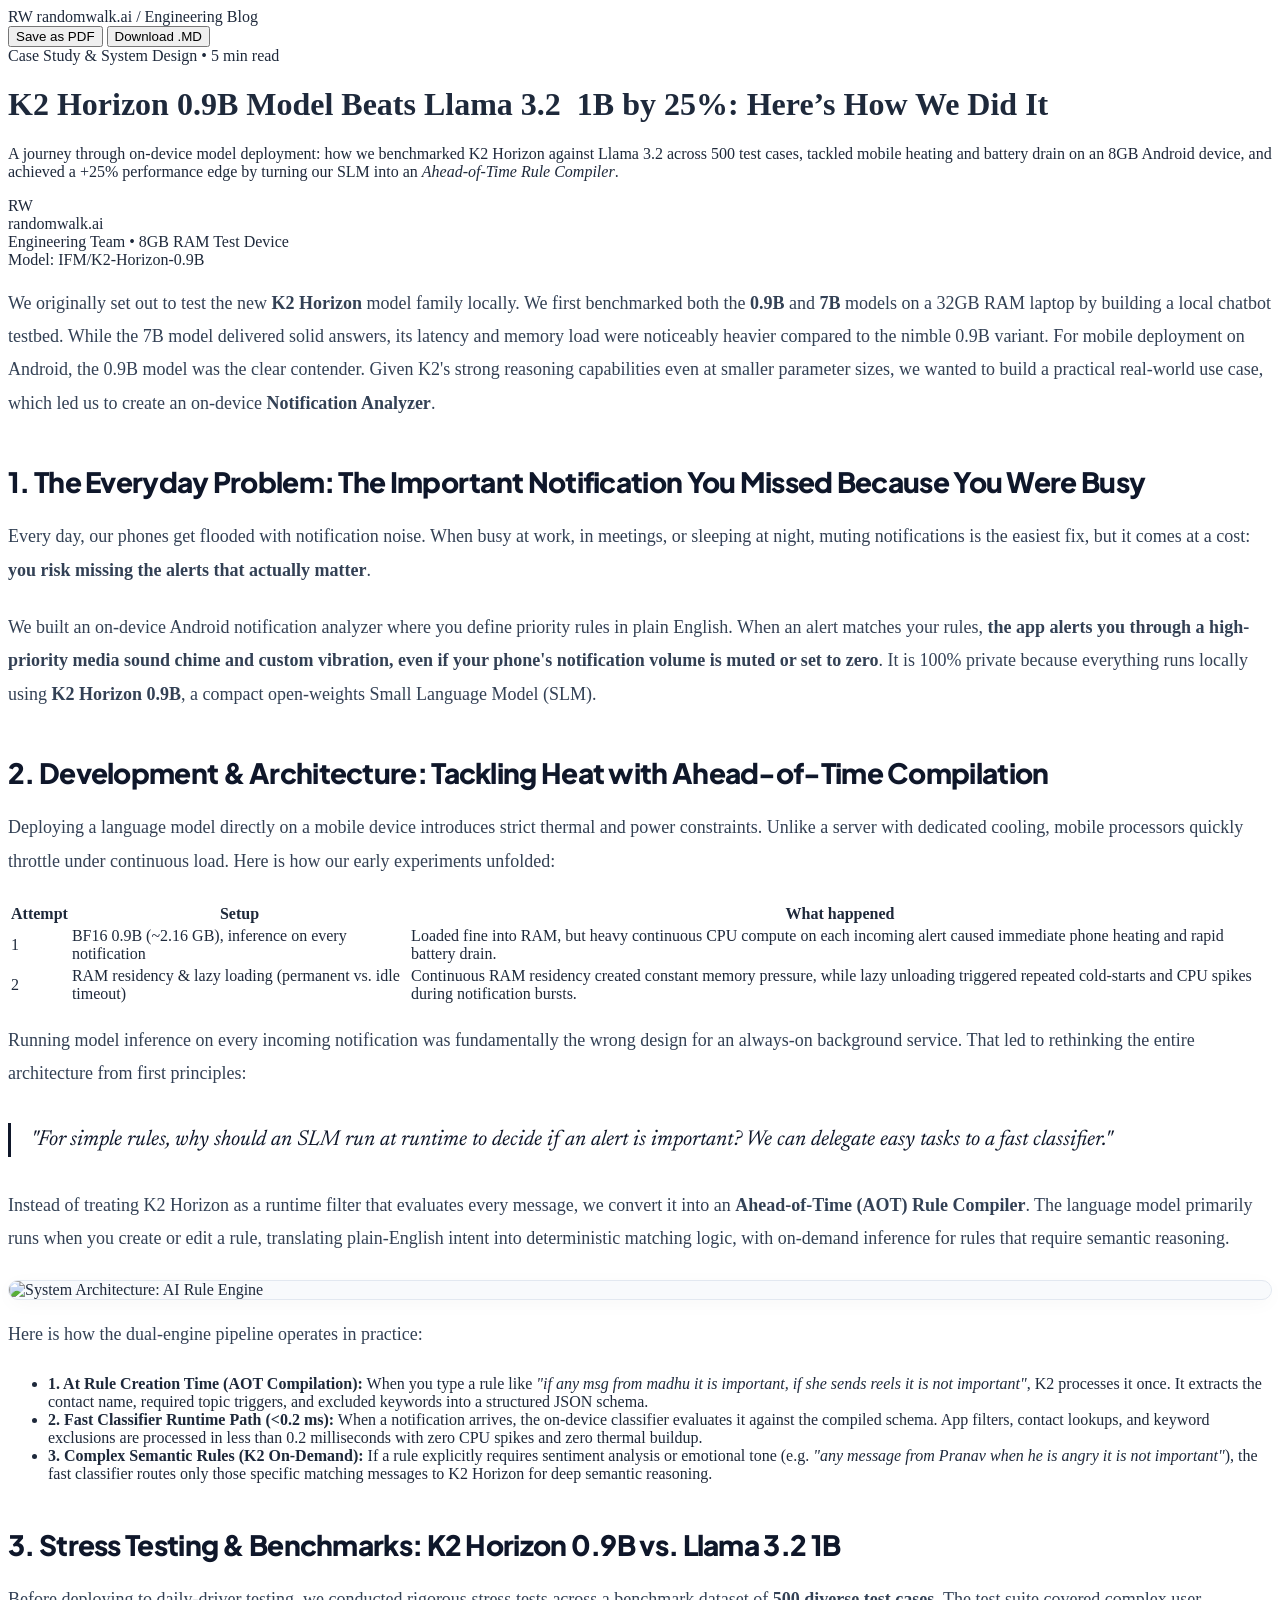
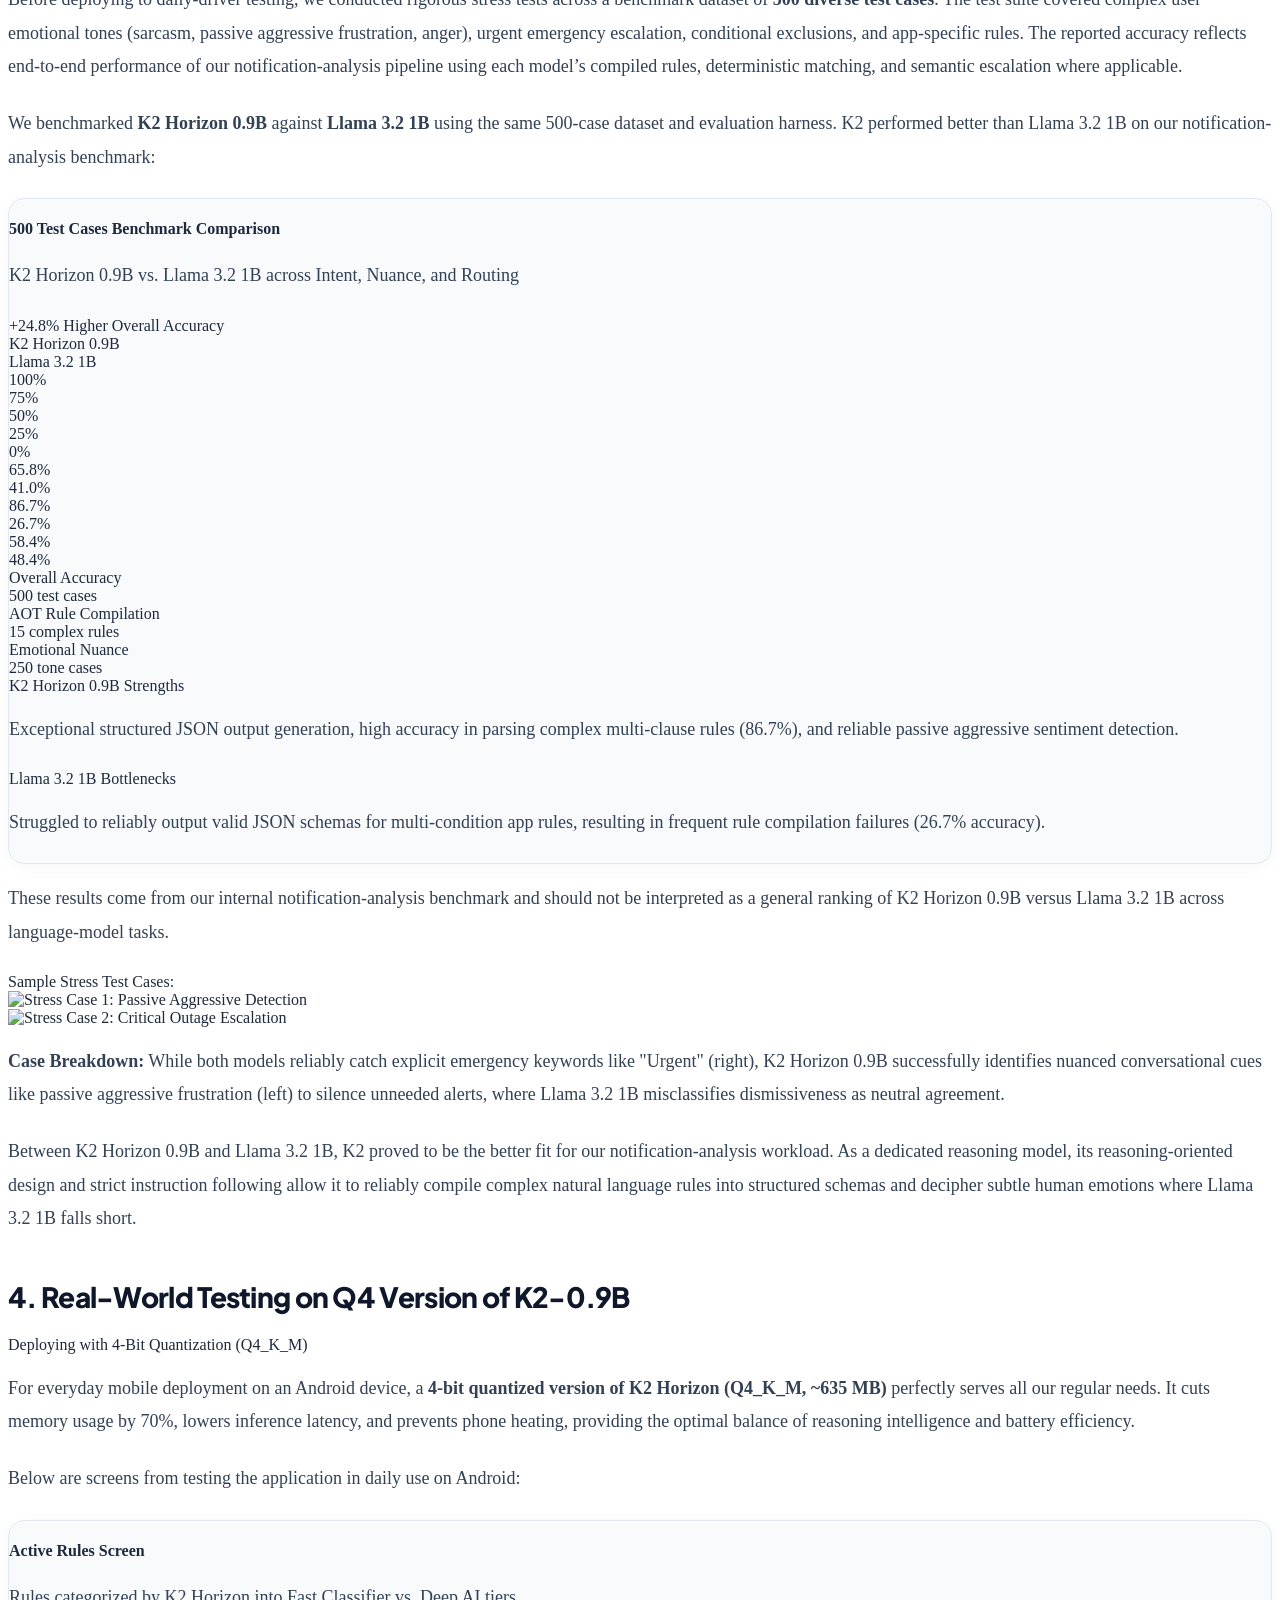
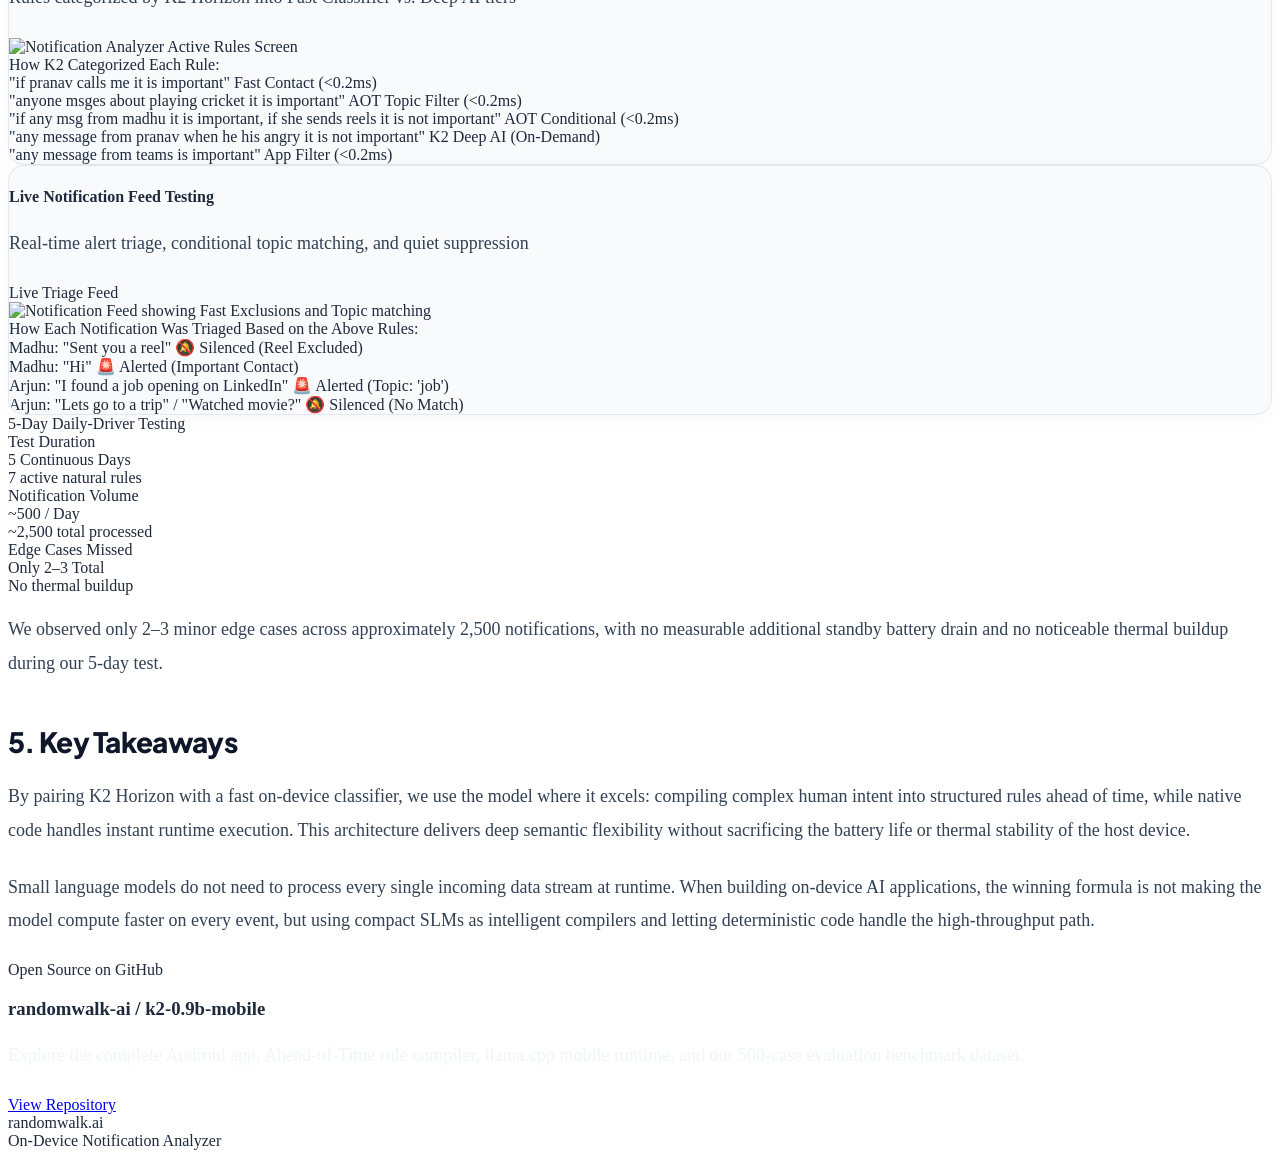
==== blog/index.html @ 47082746 "docs(blog): simplify fast classifier evaluation wording" ====
<!DOCTYPE html>
<html lang="en">
<head>
  <meta charset="UTF-8">
  <meta name="viewport" content="width=device-width, initial-scale=1.0">
  <title>K2 Horizon 0.9B Model Beats Llama 3.2 1B by 25%: Here’s How We Did It</title>
  
  <!-- Tailwind CSS CDN -->
  <script src="https://cdn.tailwindcss.com"></script>
  <script>
    tailwind.config = {
      theme: {
        extend: {
          colors: {
            brand: {
              50: '#f0fdf4',
              100: '#dcfce7',
              500: '#16a34a',
              600: '#15803d',
              700: '#166534',
              900: '#14532d'
            }
          },
          fontFamily: {
            serif: ['Newsreader', 'Georgia', 'Cambria', 'serif'],
            sans: ['Plus Jakarta Sans', 'Inter', '-apple-system', 'BlinkMacSystemFont', 'Segoe UI', 'Roboto', 'sans-serif'],
            mono: ['JetBrains Mono', 'Fira Code', 'Menlo', 'monospace']
          }
        }
      }
    }
  </script>

  <!-- Google Fonts: Newsreader, Plus Jakarta Sans, JetBrains Mono -->
  <link rel="preconnect" href="https://fonts.gstatic.com" crossorigin>
  <link href="https://fonts.googleapis.com/css2?family=JetBrains+Mono:wght@400;500;600&family=Newsreader:ital,opsz,wght@0,6..72,400;0,6..72,500;0,6..72,600;1,6..72,400&family=Plus+Jakarta+Sans:wght@400;500;600;700;800&display=swap" rel="stylesheet">

  <!-- Lucide Icons -->
  <script src="https://unpkg.com/lucide@latest"></script>

  <style>
    body {
      background-color: #ffffff;
      color: #1e293b;
      font-feature-settings: "cv02", "cv03", "cv04", "cv11";
      -webkit-font-smoothing: antialiased;
    }

    .article-body p {
      font-size: 1.125rem;
      line-height: 1.85;
      color: #334155;
      margin-bottom: 1.5rem;
    }

    .article-body h2 {
      font-family: 'Plus Jakarta Sans', sans-serif;
      font-weight: 800;
      color: #0f172a;
      font-size: 1.75rem;
      line-height: 1.3;
      margin-top: 2.75rem;
      margin-bottom: 1.25rem;
      letter-spacing: -0.025em;
    }

    .highlight-quote {
      border-left: 3px solid #0f172a;
      padding-left: 1.25rem;
      margin: 2rem 0;
      font-family: 'Newsreader', serif;
      font-size: 1.35rem;
      line-height: 1.6;
      color: #0f172a;
      font-style: italic;
    }

    .screenshot-frame {
      background: #f8fafc;
      border: 1px solid #e2e8f0;
      border-radius: 16px;
      overflow: hidden;
      box-shadow: 0 4px 20px -2px rgba(0, 0, 0, 0.04);
      break-inside: avoid;
    }

    /* Print / PDF Stylesheet */
    @media print {
      .no-print {
        display: none !important;
      }
      body {
        background: #ffffff !important;
        color: #000000 !important;
      }
      main {
        padding: 0 !important;
        max-width: 100% !important;
      }
      .screenshot-frame {
        box-shadow: none !important;
        border: 1px solid #cbd5e1 !important;
        break-inside: avoid !important;
        page-break-inside: avoid !important;
      }
      img {
        max-height: 440px !important;
      }
      @page {
        margin: 1.2cm;
      }
    }
  </style>
</head>
<body class="min-h-screen bg-white text-slate-800 font-sans">

  <!-- Top Navigation Bar (Hidden in PDF export) -->
  <header class="no-print border-b border-slate-100 bg-white/95 sticky top-0 z-40 backdrop-blur-md">
    <div class="max-w-4xl mx-auto px-4 sm:px-6 h-16 flex items-center justify-between">
      <div class="flex items-center gap-2.5">
        <span class="w-8 h-8 rounded-lg bg-slate-900 text-white flex items-center justify-center font-mono text-xs font-bold tracking-tight shadow-sm">RW</span>
        <span class="font-bold text-slate-900 tracking-tight text-base font-mono">randomwalk.ai</span>
        <span class="text-slate-300">/</span>
        <span class="text-sm text-slate-500 font-medium">Engineering Blog</span>
      </div>

      <!-- Download Action Buttons -->
      <div class="flex items-center gap-2">
        <button onclick="window.print()" class="inline-flex items-center gap-1.5 text-xs font-semibold text-slate-700 hover:text-slate-900 bg-slate-100 hover:bg-slate-200 border border-slate-200 px-3 py-1.5 rounded-lg transition-all cursor-pointer shadow-2xs">
          <i data-lucide="printer" class="w-3.5 h-3.5 text-slate-600"></i>
          <span>Save as PDF</span>
        </button>

        <button onclick="downloadMarkdown()" class="inline-flex items-center gap-1.5 text-xs font-semibold text-emerald-800 hover:text-emerald-900 bg-emerald-50 hover:bg-emerald-100 border border-emerald-200 px-3 py-1.5 rounded-lg transition-all cursor-pointer shadow-2xs">
          <i data-lucide="download" class="w-3.5 h-3.5 text-emerald-700"></i>
          <span>Download .MD</span>
        </button>
      </div>
    </div>
  </header>

  <!-- Main Article Container -->
  <main class="max-w-3xl mx-auto px-4 sm:px-6 py-10 sm:py-16">

    <!-- Article Header Area (Always printed on Page 1) -->
    <div class="article-header space-y-6 pb-8 border-b border-slate-100">
      <div class="flex items-center gap-2">
        <span class="inline-flex items-center px-2.5 py-0.5 rounded-full text-xs font-semibold bg-emerald-50 text-emerald-700 border border-emerald-200">
          Case Study &amp; System Design
        </span>
        <span class="text-xs text-slate-400 font-mono">• 5 min read</span>
      </div>

      <h1 class="text-3xl sm:text-5xl font-extrabold text-slate-900 tracking-tight leading-[1.15]">
        K2 Horizon 0.9B Model Beats Llama 3.2&nbsp; 1B by 25%: Here’s How We Did It
      </h1>

      <p class="text-lg sm:text-xl text-slate-600 leading-relaxed font-normal">
        A journey through on-device model deployment: how we benchmarked K2 Horizon against Llama 3.2 across 500 test cases, tackled mobile heating and battery drain on an 8GB Android device, and achieved a +25% performance edge by turning our SLM into an <em>Ahead-of-Time Rule Compiler</em>.
      </p>

      <div class="flex items-center justify-between pt-4">
        <div class="flex items-center gap-3">
          <div class="w-10 h-10 rounded-full bg-slate-900 text-white flex items-center justify-center font-bold text-sm font-mono">
            RW
          </div>
          <div>
            <div class="font-semibold text-slate-900 text-sm font-mono">randomwalk.ai</div>
            <div class="text-xs text-slate-500">Engineering Team • 8GB RAM Test Device</div>
          </div>
        </div>

        <span class="inline-flex items-center gap-1.5 text-xs font-mono text-slate-600 bg-slate-50 border border-slate-200 px-3 py-1.5 rounded-md">
          <i data-lucide="box" class="w-3.5 h-3.5 text-slate-500"></i> Model: IFM/K2-Horizon-0.9B
        </span>
      </div>
    </div>

    <!-- Article Content -->
    <article class="article-body mt-10">

      <!-- Origin Story -->
      <p>
        We originally set out to test the new <strong>K2 Horizon</strong> model family locally. We first benchmarked both the <strong>0.9B</strong> and <strong>7B</strong> models on a 32GB RAM laptop by building a local chatbot testbed. While the 7B model delivered solid answers, its latency and memory load were noticeably heavier compared to the nimble 0.9B variant. For mobile deployment on Android, the 0.9B model was the clear contender. Given K2's strong reasoning capabilities even at smaller parameter sizes, we wanted to build a practical real-world use case, which led us to create an on-device <strong>Notification Analyzer</strong>.
      </p>

      <!-- 1. The Problem Statement -->
      <h2>1. The Everyday Problem: The Important Notification You Missed Because You Were Busy</h2>
      
      <p>
        Every day, our phones get flooded with notification noise. When busy at work, in meetings, or sleeping at night, muting notifications is the easiest fix, but it comes at a cost: <strong>you risk missing the alerts that actually matter</strong>.
      </p>

      <p>
        We built an on-device Android notification analyzer where you define priority rules in plain English. When an alert matches your rules, <strong>the app alerts you through a high-priority media sound chime and custom vibration, even if your phone's notification volume is muted or set to zero</strong>. It is 100% private because everything runs locally using <strong>K2 Horizon 0.9B</strong>, a compact open-weights Small Language Model (SLM).
      </p>

      <!-- 2. Development & Architecture -->
      <h2>2. Development &amp; Architecture: Tackling Heat with Ahead-of-Time Compilation</h2>

      <p>
        Deploying a language model directly on a mobile device introduces strict thermal and power constraints. Unlike a server with dedicated cooling, mobile processors quickly throttle under continuous load. Here is how our early experiments unfolded:
      </p>

      <div class="overflow-x-auto my-6 border border-slate-200 rounded-xl bg-slate-50/40 p-1">
        <table class="w-full text-left text-sm border-collapse">
          <thead>
            <tr class="border-b border-slate-200 text-xs font-semibold text-slate-500 uppercase tracking-wider">
              <th class="py-3 px-3 w-16">Attempt</th>
              <th class="py-3 px-4 w-5/12">Setup</th>
              <th class="py-3 px-4">What happened</th>
            </tr>
          </thead>
          <tbody class="divide-y divide-slate-100 text-slate-700 bg-white">
            <tr>
              <td class="py-3.5 px-3 font-mono font-bold text-slate-900 align-top">1</td>
              <td class="py-3.5 px-4 align-top font-medium text-slate-800">BF16 0.9B (~2.16 GB), inference on every notification</td>
              <td class="py-3.5 px-4 align-top text-slate-600">Loaded fine into RAM, but heavy continuous CPU compute on each incoming alert caused immediate phone heating and rapid battery drain.</td>
            </tr>
            <tr>
              <td class="py-3.5 px-3 font-mono font-bold text-slate-900 align-top">2</td>
              <td class="py-3.5 px-4 align-top font-medium text-slate-800">RAM residency &amp; lazy loading (permanent vs. idle timeout)</td>
              <td class="py-3.5 px-4 align-top text-slate-600">Continuous RAM residency created constant memory pressure, while lazy unloading triggered repeated cold-starts and CPU spikes during notification bursts.</td>
            </tr>
          </tbody>
        </table>
      </div>

      <p>
        Running model inference on every incoming notification was fundamentally the wrong design for an always-on background service. That led to rethinking the entire architecture from first principles:
      </p>

      <div class="highlight-quote">
        "For simple rules, why should an SLM run at runtime to decide if an alert is important? We can delegate easy tasks to a fast classifier."
      </div>

      <p>
        Instead of treating K2 Horizon as a runtime filter that evaluates every message, we convert it into an <strong>Ahead-of-Time (AOT) Rule Compiler</strong>. The language model primarily runs when you create or edit a rule, translating plain-English intent into deterministic matching logic, with on-demand inference for rules that require semantic reasoning.
      </p>

      <!-- ARCHITECTURE DIAGRAM (Comes FIRST before explanation points) -->
      <div class="screenshot-frame my-8 p-3 sm:p-5 flex justify-center bg-[#fafafa]">
        <img src="/static/images/architecture_diagram.jpg" alt="System Architecture: AI Rule Engine" class="rounded-xl max-w-full h-auto shadow-xs object-contain">
      </div>

      <p>
        Here is how the dual-engine pipeline operates in practice:
      </p>

      <ul class="space-y-3.5 my-6 list-disc list-inside text-slate-700 text-base">
        <li>
          <strong>1. At Rule Creation Time (AOT Compilation):</strong> When you type a rule like <em>"if any msg from madhu it is important, if she sends reels it is not important"</em>, K2 processes it once. It extracts the contact name, required topic triggers, and excluded keywords into a structured JSON schema.
        </li>
        <li>
          <strong>2. Fast Classifier Runtime Path (&lt;0.2 ms):</strong> When a notification arrives, the on-device classifier evaluates it against the compiled schema. App filters, contact lookups, and keyword exclusions are processed in less than 0.2 milliseconds with zero CPU spikes and zero thermal buildup.
        </li>
        <li>
          <strong>3. Complex Semantic Rules (K2 On-Demand):</strong> If a rule explicitly requires sentiment analysis or emotional tone (e.g. <em>"any message from Pranav when he is angry it is not important"</em>), the fast classifier routes only those specific matching messages to K2 Horizon for deep semantic reasoning.
        </li>
      </ul>

      <!-- 3. Benchmark: Stress Testing K2 Horizon 0.9B vs Llama 3.2 1B -->
      <h2>3. Stress Testing &amp; Benchmarks: K2 Horizon 0.9B vs. Llama 3.2 1B</h2>

      <p>
        Before deploying to daily-driver testing, we conducted rigorous stress tests across a benchmark dataset of <strong>500 diverse test cases</strong>. The test suite covered complex user emotional tones (sarcasm, passive aggressive frustration, anger), urgent emergency escalation, conditional exclusions, and app-specific rules. The reported accuracy reflects end-to-end performance of our notification-analysis pipeline using each model’s compiled rules, deterministic matching, and semantic escalation where applicable.
      </p>

      <p>
        We benchmarked <strong>K2 Horizon 0.9B</strong> against <strong>Llama 3.2 1B</strong> using the same 500-case dataset and evaluation harness. K2 performed better than Llama 3.2 1B on our notification-analysis benchmark:
      </p>

      <!-- Visual Benchmark Comparison Vertical Bar Chart Card -->
      <div class="screenshot-frame my-8 p-6 space-y-6 bg-slate-50/50">
        <div class="flex flex-wrap items-center justify-between gap-2 border-b border-slate-200 pb-3">
          <div>
            <h4 class="font-bold text-slate-900 text-base m-0 flex items-center gap-2">
              <i data-lucide="bar-chart-3" class="w-4 h-4 text-emerald-600"></i>
              500 Test Cases Benchmark Comparison
            </h4>
            <p class="text-xs text-slate-500 m-0">K2 Horizon 0.9B vs. Llama 3.2 1B across Intent, Nuance, and Routing</p>
          </div>
          <span class="text-xs font-mono bg-emerald-100 text-emerald-800 px-2 py-1 rounded font-semibold">+24.8% Higher Overall Accuracy</span>
        </div>

        <!-- Legend -->
        <div class="flex items-center justify-center sm:justify-end gap-6 text-xs font-semibold pt-1">
          <div class="flex items-center gap-2">
            <span class="w-3.5 h-3.5 rounded bg-emerald-600 inline-block shadow-xs"></span>
            <span class="text-slate-800">K2 Horizon 0.9B</span>
          </div>
          <div class="flex items-center gap-2">
            <span class="w-3.5 h-3.5 rounded bg-indigo-500 inline-block shadow-xs"></span>
            <span class="text-slate-800">Llama 3.2 1B</span>
          </div>
        </div>

        <!-- Vertical Bar Chart Canvas Area -->
        <div class="pt-4 pb-2">
          <!-- Grid Container with horizontal guide lines -->
          <div class="relative h-60 border-b-2 border-slate-300">
            <!-- Background guideline lines -->
            <div class="absolute inset-0 flex flex-col justify-between pointer-events-none opacity-40">
              <div class="border-b border-dashed border-slate-300 w-full flex justify-end pr-1"><span class="text-[10px] font-mono text-slate-400 -mt-2.5">100%</span></div>
              <div class="border-b border-dashed border-slate-300 w-full flex justify-end pr-1"><span class="text-[10px] font-mono text-slate-400 -mt-2.5">75%</span></div>
              <div class="border-b border-dashed border-slate-300 w-full flex justify-end pr-1"><span class="text-[10px] font-mono text-slate-400 -mt-2.5">50%</span></div>
              <div class="border-b border-dashed border-slate-300 w-full flex justify-end pr-1"><span class="text-[10px] font-mono text-slate-400 -mt-2.5">25%</span></div>
              <div class="w-full flex justify-end pr-1"><span class="text-[10px] font-mono text-slate-400 -mt-2.5">0%</span></div>
            </div>

            <!-- Columns Container -->
            <div class="relative h-full grid grid-cols-3 gap-2 sm:gap-6 px-3 sm:px-8 items-end">
              
              <!-- Column 1: Overall Accuracy -->
              <div class="h-full flex flex-col justify-end items-center">
                <div class="w-full flex items-end justify-center gap-1.5 sm:gap-3 h-full pb-0.5">
                  <!-- K2 Bar (65.8%) -->
                  <div class="flex flex-col items-center justify-end h-full w-9 sm:w-14">
                    <span class="text-[11px] sm:text-xs font-bold font-mono text-emerald-700 mb-1">65.8%</span>
                    <div class="w-full bg-emerald-600 rounded-t-md shadow-sm transition-all hover:bg-emerald-700 flex items-center justify-center text-white" style="height: 65.8%;">
                    </div>
                  </div>
                  <!-- Llama Bar (41.0%) -->
                  <div class="flex flex-col items-center justify-end h-full w-9 sm:w-14">
                    <span class="text-[11px] sm:text-xs font-bold font-mono text-indigo-700 mb-1">41.0%</span>
                    <div class="w-full bg-indigo-500 rounded-t-md shadow-sm transition-all hover:bg-indigo-600 flex items-center justify-center text-white" style="height: 41.0%;">
                    </div>
                  </div>
                </div>
              </div>

              <!-- Column 2: AOT Rule Compilation -->
              <div class="h-full flex flex-col justify-end items-center">
                <div class="w-full flex items-end justify-center gap-1.5 sm:gap-3 h-full pb-0.5">
                  <!-- K2 Bar (86.7%) -->
                  <div class="flex flex-col items-center justify-end h-full w-9 sm:w-14">
                    <span class="text-[11px] sm:text-xs font-bold font-mono text-emerald-700 mb-1">86.7%</span>
                    <div class="w-full bg-emerald-600 rounded-t-md shadow-sm transition-all hover:bg-emerald-700 flex items-center justify-center text-white" style="height: 86.7%;">
                    </div>
                  </div>
                  <!-- Llama Bar (26.7%) -->
                  <div class="flex flex-col items-center justify-end h-full w-9 sm:w-14">
                    <span class="text-[11px] sm:text-xs font-bold font-mono text-indigo-700 mb-1">26.7%</span>
                    <div class="w-full bg-indigo-500 rounded-t-md shadow-sm transition-all hover:bg-indigo-600 flex items-center justify-center text-white" style="height: 26.7%;">
                    </div>
                  </div>
                </div>
              </div>

              <!-- Column 3: Emotional Nuance -->
              <div class="h-full flex flex-col justify-end items-center">
                <div class="w-full flex items-end justify-center gap-1.5 sm:gap-3 h-full pb-0.5">
                  <!-- K2 Bar (58.4%) -->
                  <div class="flex flex-col items-center justify-end h-full w-9 sm:w-14">
                    <span class="text-[11px] sm:text-xs font-bold font-mono text-emerald-700 mb-1">58.4%</span>
                    <div class="w-full bg-emerald-600 rounded-t-md shadow-sm transition-all hover:bg-emerald-700 flex items-center justify-center text-white" style="height: 58.4%;">
                    </div>
                  </div>
                  <!-- Llama Bar (48.4%) -->
                  <div class="flex flex-col items-center justify-end h-full w-9 sm:w-14">
                    <span class="text-[11px] sm:text-xs font-bold font-mono text-indigo-700 mb-1">48.4%</span>
                    <div class="w-full bg-indigo-500 rounded-t-md shadow-sm transition-all hover:bg-indigo-600 flex items-center justify-center text-white" style="height: 48.4%;">
                    </div>
                  </div>
                </div>
              </div>

            </div>
          </div>

          <!-- X-Axis Labels Below Baseline -->
          <div class="grid grid-cols-3 gap-2 sm:gap-6 px-3 sm:px-8 mt-2 text-center">
            <div>
              <div class="text-xs font-bold text-slate-800">Overall Accuracy</div>
              <div class="text-[11px] text-slate-500">500 test cases</div>
            </div>
            <div>
              <div class="text-xs font-bold text-slate-800">AOT Rule Compilation</div>
              <div class="text-[11px] text-slate-500">15 complex rules</div>
            </div>
            <div>
              <div class="text-xs font-bold text-slate-800">Emotional Nuance</div>
              <div class="text-[11px] text-slate-500">250 tone cases</div>
            </div>
          </div>
        </div>

        <!-- Benchmark Key Takeaways Box -->
        <div class="grid sm:grid-cols-2 gap-3 pt-3 text-xs">
          <div class="p-3 bg-white rounded-lg border border-slate-200 space-y-1">
            <div class="font-bold text-slate-900 flex items-center gap-1.5">
              <span class="w-2 h-2 rounded-full bg-emerald-500"></span> K2 Horizon 0.9B Strengths
            </div>
            <p class="text-slate-600 m-0 leading-relaxed">
              Exceptional structured JSON output generation, high accuracy in parsing complex multi-clause rules (86.7%), and reliable passive aggressive sentiment detection.
            </p>
          </div>
          <div class="p-3 bg-white rounded-lg border border-slate-200 space-y-1">
            <div class="font-bold text-slate-900 flex items-center gap-1.5">
              <span class="w-2 h-2 rounded-full bg-indigo-500"></span> Llama 3.2 1B Bottlenecks
            </div>
            <p class="text-slate-600 m-0 leading-relaxed">
              Struggled to reliably output valid JSON schemas for multi-condition app rules, resulting in frequent rule compilation failures (26.7% accuracy).
            </p>
          </div>
        </div>

      </div>

      <p class="text-xs text-slate-500 italic my-4 leading-relaxed">
        These results come from our internal notification-analysis benchmark and should not be interpreted as a general ranking of K2 Horizon 0.9B versus Llama 3.2 1B across language-model tasks.
      </p>

      <!-- Concrete Examples from the 500 Test Cases -->
      <div class="my-6 space-y-3">
        <div class="text-xs font-semibold text-slate-500 uppercase tracking-wider">Sample Stress Test Cases:</div>
        <div class="grid sm:grid-cols-2 gap-4">
          <div class="rounded-xl overflow-hidden border border-slate-200 shadow-sm bg-slate-900 flex flex-col justify-center">
            <img src="/static/images/stress_case_1_passive_aggressive.png" alt="Stress Case 1: Passive Aggressive Detection" class="w-full h-auto object-contain">
          </div>
          <div class="rounded-xl overflow-hidden border border-slate-200 shadow-sm bg-slate-900 flex flex-col justify-center">
            <img src="/static/images/stress_case_2_urgent_escalation.png" alt="Stress Case 2: Critical Outage Escalation" class="w-full h-auto object-contain">
          </div>
        </div>
        <p class="text-xs sm:text-sm text-slate-600 m-0 leading-relaxed">
          <strong>Case Breakdown:</strong> While both models reliably catch explicit emergency keywords like "Urgent" (right), K2 Horizon 0.9B successfully identifies nuanced conversational cues like passive aggressive frustration (left) to silence unneeded alerts, where Llama 3.2 1B misclassifies dismissiveness as neutral agreement.
        </p>
      </div>

      <p>
        Between K2 Horizon 0.9B and Llama 3.2 1B, K2 proved to be the better fit for our notification-analysis workload. As a dedicated reasoning model, its reasoning-oriented design and strict instruction following allow it to reliably compile complex natural language rules into structured schemas and decipher subtle human emotions where Llama 3.2 1B falls short.
      </p>

      <!-- 4. Real World Testing & Screenshots -->
      <h2>4. Real-World Testing on Q4 Version of K2-0.9B</h2>

      <!-- Deploying with 4-Bit Quantization (Q4_K_M) Callout Box -->
      <div class="p-4 rounded-xl bg-emerald-50/70 border border-emerald-200 my-6">
        <div class="font-bold text-emerald-900 text-sm mb-1 flex items-center gap-1.5">
          <i data-lucide="cpu" class="w-4 h-4 text-emerald-700"></i>
          Deploying with 4-Bit Quantization (Q4_K_M)
        </div>
        <p class="text-xs sm:text-sm text-emerald-950 m-0 leading-relaxed">
          For everyday mobile deployment on an Android device, a <strong>4-bit quantized version of K2 Horizon (Q4_K_M, ~635 MB)</strong> perfectly serves all our regular needs. It cuts memory usage by 70%, lowers inference latency, and prevents phone heating, providing the optimal balance of reasoning intelligence and battery efficiency.
        </p>
      </div>

      <p>
        Below are screens from testing the application in daily use on Android:
      </p>

      <!-- Screenshot 1: Rules Screen -->
      <div class="screenshot-frame my-8 p-6 space-y-4">
        <div class="border-b border-slate-200 pb-3">
          <h4 class="font-bold text-slate-900 text-base m-0">Active Rules Screen</h4>
          <p class="text-xs text-slate-500 m-0">Rules categorized by K2 Horizon into Fast Classifier vs. Deep AI tiers</p>
        </div>

        <div class="grid md:grid-cols-12 gap-6 items-center pt-2">
          <div class="md:col-span-5 flex justify-center">
            <img src="/static/images/rules_screen.png" alt="Notification Analyzer Active Rules Screen" class="rounded-xl border border-slate-300 max-h-[460px] shadow-sm object-contain w-auto">
          </div>
          <div class="md:col-span-7 space-y-2.5 text-sm">
            <div class="text-xs font-semibold text-slate-500 uppercase tracking-wider">How K2 Categorized Each Rule:</div>
            
            <div class="p-2.5 rounded-lg bg-white border border-slate-200 flex items-center justify-between">
              <span class="text-xs font-mono text-slate-900 font-semibold">"if pranav calls me it is important"</span>
              <span class="text-xs text-emerald-700 font-medium">Fast Contact (&lt;0.2ms)</span>
            </div>

            <div class="p-2.5 rounded-lg bg-white border border-slate-200 flex items-center justify-between">
              <span class="text-xs font-mono text-slate-900 font-semibold">"anyone msges about playing cricket it is important"</span>
              <span class="text-xs text-purple-700 font-medium">AOT Topic Filter (&lt;0.2ms)</span>
            </div>

            <div class="p-2.5 rounded-lg bg-white border border-slate-200 flex items-center justify-between">
              <span class="text-xs font-mono text-slate-900 font-semibold">"if any msg from madhu it is important, if she sends reels it is not important"</span>
              <span class="text-xs text-blue-700 font-medium">AOT Conditional (&lt;0.2ms)</span>
            </div>

            <div class="p-2.5 rounded-lg bg-white border border-slate-200 flex items-center justify-between">
              <span class="text-xs font-mono text-slate-900 font-semibold">"any message from pranav when he his angry it is not important"</span>
              <span class="text-xs text-purple-600 font-medium">K2 Deep AI (On-Demand)</span>
            </div>

            <div class="p-2.5 rounded-lg bg-white border border-slate-200 flex items-center justify-between">
              <span class="text-xs font-mono text-slate-900 font-semibold">"any message from teams is important"</span>
              <span class="text-xs text-amber-700 font-medium">App Filter (&lt;0.2ms)</span>
            </div>
          </div>
        </div>
      </div>

      <!-- Screenshot 2: Clean Live Feed Screen -->
      <div class="screenshot-frame my-8 p-6 space-y-4">
        <div class="flex flex-wrap items-center justify-between gap-2 border-b border-slate-200 pb-3">
          <div>
            <h4 class="font-bold text-slate-900 text-base m-0">Live Notification Feed Testing</h4>
            <p class="text-xs text-slate-500 m-0">Real-time alert triage, conditional topic matching, and quiet suppression</p>
          </div>
          <span class="text-xs font-mono bg-emerald-100 text-emerald-800 px-2 py-1 rounded">Live Triage Feed</span>
        </div>

        <div class="grid md:grid-cols-12 gap-6 items-center pt-2">
          <div class="md:col-span-5 flex justify-center">
            <img src="/static/images/feed_screen_1.png" alt="Notification Feed showing Fast Exclusions and Topic matching" class="rounded-xl border border-slate-300 max-h-[460px] shadow-sm object-contain w-auto">
          </div>
          <div class="md:col-span-7 space-y-2.5 text-sm">
            <div class="text-xs font-semibold text-slate-500 uppercase tracking-wider">How Each Notification Was Triaged Based on the Above Rules:</div>
            
            <div class="p-2.5 rounded-lg bg-white border border-slate-200 flex items-center justify-between">
              <span class="text-xs font-mono text-slate-900 font-semibold">Madhu: "Sent you a reel"</span>
              <span class="text-xs text-slate-500 font-medium">🔕 Silenced (Reel Excluded)</span>
            </div>

            <div class="p-2.5 rounded-lg bg-white border border-slate-200 flex items-center justify-between">
              <span class="text-xs font-mono text-slate-900 font-semibold">Madhu: "Hi"</span>
              <span class="text-xs text-emerald-700 font-medium">🚨 Alerted (Important Contact)</span>
            </div>

            <div class="p-2.5 rounded-lg bg-white border border-slate-200 flex items-center justify-between">
              <span class="text-xs font-mono text-slate-900 font-semibold">Arjun: "I found a job opening on LinkedIn"</span>
              <span class="text-xs text-purple-700 font-medium">🚨 Alerted (Topic: 'job')</span>
            </div>

            <div class="p-2.5 rounded-lg bg-white border border-slate-200 flex items-center justify-between">
              <span class="text-xs font-mono text-slate-900 font-semibold">Arjun: "Lets go to a trip" / "Watched movie?"</span>
              <span class="text-xs text-slate-500 font-medium">🔕 Silenced (No Match)</span>
            </div>

          </div>
        </div>
      </div>

      <!-- 5-Day Daily-Driver Testing Card -->
      <div class="my-6 p-5 rounded-xl bg-emerald-50/70 border border-emerald-200 space-y-3">
        <div class="border-b border-emerald-200 pb-2">
          <span class="font-bold text-emerald-900 text-sm flex items-center gap-2 font-mono">
            <i data-lucide="check-circle-2" class="w-4 h-4 text-emerald-700"></i> 5-Day Daily-Driver Testing
          </span>
        </div>
        
        <div class="grid sm:grid-cols-3 gap-3 text-xs text-slate-700">
          <div class="p-3 bg-white rounded-xl border border-emerald-100">
            <div class="text-slate-500 font-medium">Test Duration</div>
            <div class="text-slate-900 font-bold text-sm mt-0.5">5 Continuous Days</div>
            <div class="text-[11px] text-slate-500">7 active natural rules</div>
          </div>
          <div class="p-3 bg-white rounded-xl border border-emerald-100">
            <div class="text-slate-500 font-medium">Notification Volume</div>
            <div class="text-slate-900 font-bold text-sm mt-0.5">~500 / Day</div>
            <div class="text-[11px] text-slate-500">~2,500 total processed</div>
          </div>
          <div class="p-3 bg-white rounded-xl border border-emerald-100">
            <div class="text-slate-500 font-medium">Edge Cases Missed</div>
            <div class="text-slate-900 font-bold text-sm mt-0.5">Only 2–3 Total</div>
            <div class="text-[11px] text-slate-500">No thermal buildup</div>
          </div>
        </div>

        <p class="text-xs text-emerald-950 m-0 leading-relaxed pt-1">
          We observed only 2–3 minor edge cases across approximately 2,500 notifications, with no measurable additional standby battery drain and no noticeable thermal buildup during our 5-day test.
        </p>
      </div>

      <!-- 5. Key Takeaways -->
      <h2>5. Key Takeaways</h2>

      <p>
        By pairing K2 Horizon with a fast on-device classifier, we use the model where it excels: compiling complex human intent into structured rules ahead of time, while native code handles instant runtime execution. This architecture delivers deep semantic flexibility without sacrificing the battery life or thermal stability of the host device.
      </p>

      <p>
        Small language models do not need to process every single incoming data stream at runtime. When building on-device AI applications, the winning formula is not making the model compute faster on every event, but using compact SLMs as intelligent compilers and letting deterministic code handle the high-throughput path.
      </p>

      <!-- Open Source GitHub Repository Card -->
      <div class="my-10 p-6 sm:p-7 rounded-2xl bg-gradient-to-br from-slate-900 via-slate-800 to-slate-900 text-white shadow-xl border border-slate-700/70 relative overflow-hidden">
        <!-- Subtle ambient light background -->
        <div class="absolute -right-10 -bottom-10 w-44 h-44 bg-emerald-500/15 rounded-full blur-3xl pointer-events-none"></div>
        <div class="absolute -left-10 -top-10 w-36 h-36 bg-indigo-500/10 rounded-full blur-2xl pointer-events-none"></div>
        
        <div class="flex flex-col sm:flex-row items-start sm:items-center justify-between gap-6 relative z-10">
          <div class="space-y-2">
            <div class="flex items-center gap-2 text-emerald-400 text-xs font-mono font-semibold uppercase tracking-wider">
              <i data-lucide="github" class="w-4 h-4 text-emerald-400"></i>
              <span>Open Source on GitHub</span>
            </div>
            <h3 class="text-xl sm:text-2xl font-bold text-white m-0 tracking-tight font-sans">
              randomwalk-ai / k2-0.9b-mobile
            </h3>
            <p class="text-xs sm:text-sm !text-slate-100 m-0 leading-relaxed max-w-lg" style="color: #f1f5f9 !important;">
              Explore the complete Android app, Ahead-of-Time rule compiler, llama.cpp mobile runtime, and our 500-case evaluation benchmark dataset.
            </p>
          </div>

          <a href="https://github.com/randomwalk-ai/k2-0.9b-mobile" target="_blank" rel="noopener noreferrer" class="inline-flex items-center gap-2 text-xs sm:text-sm font-semibold text-slate-900 bg-white hover:bg-emerald-50 hover:text-emerald-950 px-5 py-3 rounded-xl shadow-md transition-all duration-200 hover:scale-[1.03] shrink-0 font-sans border border-transparent">
            <i data-lucide="github" class="w-4 h-4 text-slate-900"></i>
            <span>View Repository</span>
            <i data-lucide="external-link" class="w-3.5 h-3.5 text-slate-500"></i>
          </a>
        </div>
      </div>

    </article>

    <!-- Footer -->
    <footer class="mt-16 pt-8 border-t border-slate-200 flex flex-col sm:flex-row items-center justify-between gap-4 text-xs text-slate-400 font-mono">
      <div>randomwalk.ai</div>
      <div>On-Device Notification Analyzer</div>
    </footer>

  </main>

  <script>
    lucide.createIcons();

    function downloadMarkdown() {
      const markdownContent = `# K2 Horizon 0.9B Model Beats Llama 3.2 1B by 25%: Here’s How We Did It

**Author:** randomwalk.ai Engineering Team  
**Test Hardware:** 8GB RAM Android Device  
**Model:** IFM/K2-Horizon-0.9B (4-bit Q4_K_M GGUF via llama.cpp)  
**Branch:** k2-arch

---

We originally set out to test the new **K2 Horizon** model family locally. We first benchmarked both the **0.9B** and **7B** models on a 32GB RAM laptop by building a local chatbot testbed. While the 7B model delivered solid answers, its latency and memory load were noticeably heavier compared to the nimble 0.9B variant. For mobile deployment on Android, the 0.9B model was the clear contender. Given K2's strong reasoning capabilities even at smaller parameter sizes, we wanted to build a practical real-world use case, which led us to create an on-device **Notification Analyzer**.

## 1. The Everyday Problem: The Important Notification You Missed Because You Were Busy

Every day, our phones get flooded with notification noise. When busy at work, in meetings, or sleeping at night, muting notifications is the easiest fix, but it comes at a cost: **you risk missing the alerts that actually matter**.

We built an on-device Android notification analyzer where you define priority rules in plain English. When an alert matches your rules, **the app alerts you through a high-priority media sound chime and custom vibration, even if your phone's notification volume is muted or set to zero**. It is 100% private because everything runs locally using **K2 Horizon 0.9B**, a compact open-weights Small Language Model (SLM).

---

## 2. Development & Architecture: Tackling Heat with Ahead-of-Time Compilation

Deploying a language model directly on a mobile device introduces strict thermal and power constraints. Unlike a server with dedicated cooling, mobile processors quickly throttle under continuous load. Here is how our early experiments unfolded:

| Attempt | Setup | What happened |
|---|---|---|
| **1** | BF16 0.9B (~2.16 GB), inference on every notification | Loaded fine into RAM, but heavy continuous CPU compute on each alert caused immediate phone heating and battery drain. |
| **2** | RAM residency & lazy loading (permanent vs. idle timeout) | Continuous RAM residency created constant memory pressure, while lazy unloading triggered repeated cold-starts and CPU spikes during notification bursts. |

Running model inference on every incoming notification was fundamentally the wrong design for an always-on background service. That led to rethinking the entire architecture from first principles:

> *"For simple rules, why should an SLM run at runtime to decide if an alert is important? We can delegate easy tasks to a fast classifier."*

Instead of treating K2 Horizon as a runtime filter that evaluates every message, we convert it into an **Ahead-of-Time (AOT) Rule Compiler**. The language model primarily runs when you create or edit a rule, translating plain-English intent into deterministic matching logic, with on-demand inference for rules that require semantic reasoning.

1. **At Rule Creation Time (AOT Compilation):** When you type a rule like *"if any msg from madhu it is important, if she sends reels it is not important"*, K2 processes it once. It extracts the contact name, required topic triggers, and excluded keywords into a structured JSON schema.
2. **Fast Classifier Runtime Path (<0.2 ms):** When a notification arrives, the on-device classifier evaluates it against the compiled schema. App filters, contact lookups, and keyword exclusions are processed in less than 0.2 milliseconds with zero CPU spikes and zero thermal buildup.
3. **Complex Semantic Rules (K2 On-Demand):** If a rule explicitly requires sentiment analysis or emotional tone (e.g. *"any message from Pranav when he is angry it is not important"*), the fast classifier routes only those specific matching messages to K2 Horizon for deep semantic reasoning.

---

## 3. Stress Testing & Benchmarks: K2 Horizon 0.9B vs. Llama 3.2 1B

Before daily-driver deployment, we conducted rigorous stress tests across a benchmark dataset of **500 diverse test cases** covering emotions (sarcasm, passive aggressive frustration, anger), urgent escalation, conditional exclusions, and app rules. The reported accuracy reflects end-to-end performance of our notification-analysis pipeline using each model’s compiled rules, deterministic matching, and semantic escalation where applicable.

### Key Benchmark Metrics (500 Test Cases):
- **Overall Triage Accuracy:** K2 Horizon 0.9B scored **65.8% (329/500)** vs. Llama 3.2 1B at **41.0% (205/500)** (+24.8% Higher Overall Accuracy).
- **AOT Rule Compilation (15 Natural Rules):** K2 Horizon 0.9B achieved **86.7% (13/15)** vs. Llama 3.2 1B at **26.7% (4/15)**.
- **Deep AI Emotional Nuance (250 cases):** K2 Horizon 0.9B scored **58.4%** vs. Llama 3.2 1B at **48.4%**.

*These results come from our internal notification-analysis benchmark and should not be interpreted as a general ranking of K2 Horizon 0.9B versus Llama 3.2 1B across language-model tasks.*

### Sample Stress Test Cases:
| Case #1: Passive Aggressive Detection | Case #2: Critical Outage Escalation |
|---|---|
| ![Stress Case 1](/static/images/stress_case_1_passive_aggressive.png) | ![Stress Case 2](/static/images/stress_case_2_urgent_escalation.png) |

**Case Breakdown:** While both models reliably catch explicit emergency keywords like "Urgent" (Case #2), K2 Horizon 0.9B successfully identifies nuanced conversational cues like passive aggressive frustration (Case #1) to silence unneeded alerts, where Llama 3.2 1B misclassifies dismissiveness as neutral agreement.

Between K2 Horizon 0.9B and Llama 3.2 1B, K2 proved to be the better fit for our notification-analysis workload. As a dedicated reasoning model, its reasoning-oriented design and strict instruction following allow it to reliably compile complex natural language rules into structured schemas and decipher subtle human emotions where Llama 3.2 1B falls short.

---

## 4. Real-World Testing on Q4 Version of K2-0.9B

### Deploying with 4-Bit Quantization (Q4_K_M):
For everyday mobile deployment on Android, a **4-bit quantized version of K2 Horizon (Q4_K_M, ~635 MB)** perfectly serves all our regular needs. It cuts memory by 70%, lowers latency, eliminates thermal buildup, and delivers optimal battery efficiency.

### Live Notification Feed Testing:
- **Madhu: "Sent you a reel"** ➔ **🔕 Silenced (Reel Excluded)**
- **Madhu: "Hi"** ➔ **🚨 Alerted (Important Contact)**
- **Arjun: "I found a job opening on LinkedIn"** ➔ **🚨 Alerted (Topic: 'job')**
- **Arjun: "Lets go to a trip" / "Watched movie?"** ➔ **🔕 Silenced (No Match)**

### 5-Day Daily-Driver Testing:
- **Test Duration:** 5 continuous days as a daily driver (7 active rules).
- **Notification Volume:** ~500 notifications/day (~2,500 total processed across WhatsApp, Teams, Instagram, Phone, etc.).
- **Observations:** We observed only 2–3 minor edge cases across approximately 2,500 notifications.
- **Efficiency:** No measurable additional standby battery drain and no noticeable thermal buildup during our 5-day test.

---

## 5. Key Takeaways

By pairing K2 Horizon with a fast on-device classifier, we use the model where it excels: compiling complex human intent into structured rules ahead of time, while native code handles instant runtime execution. This architecture delivers deep semantic flexibility without sacrificing the battery life or thermal stability of the host device.

Small language models do not need to process every single incoming data stream at runtime. When building on-device AI applications, the winning formula is not making the model compute faster on every event, but using compact SLMs as intelligent compilers and letting deterministic code handle the high-throughput path.

---

## 🔗 Open Source Repository

The complete Android application, Ahead-of-Time rule compiler, llama.cpp mobile runtime, and 500-sample evaluation benchmark are available on GitHub:  
👉 **[https://github.com/randomwalk-ai/k2-0.9b-mobile](https://github.com/randomwalk-ai/k2-0.9b-mobile)**
`;
      const blob = new Blob([markdownContent], { type: 'text/markdown;charset=utf-8;' });
      const link = document.createElement('a');
      link.href = URL.createObjectURL(blob);
      link.setAttribute('download', 'k2-horizon-notification-analyzer-randomwalk.md');
      document.body.appendChild(link);
      link.click();
      document.body.removeChild(link);
    }
  </script>
</body>
</html>
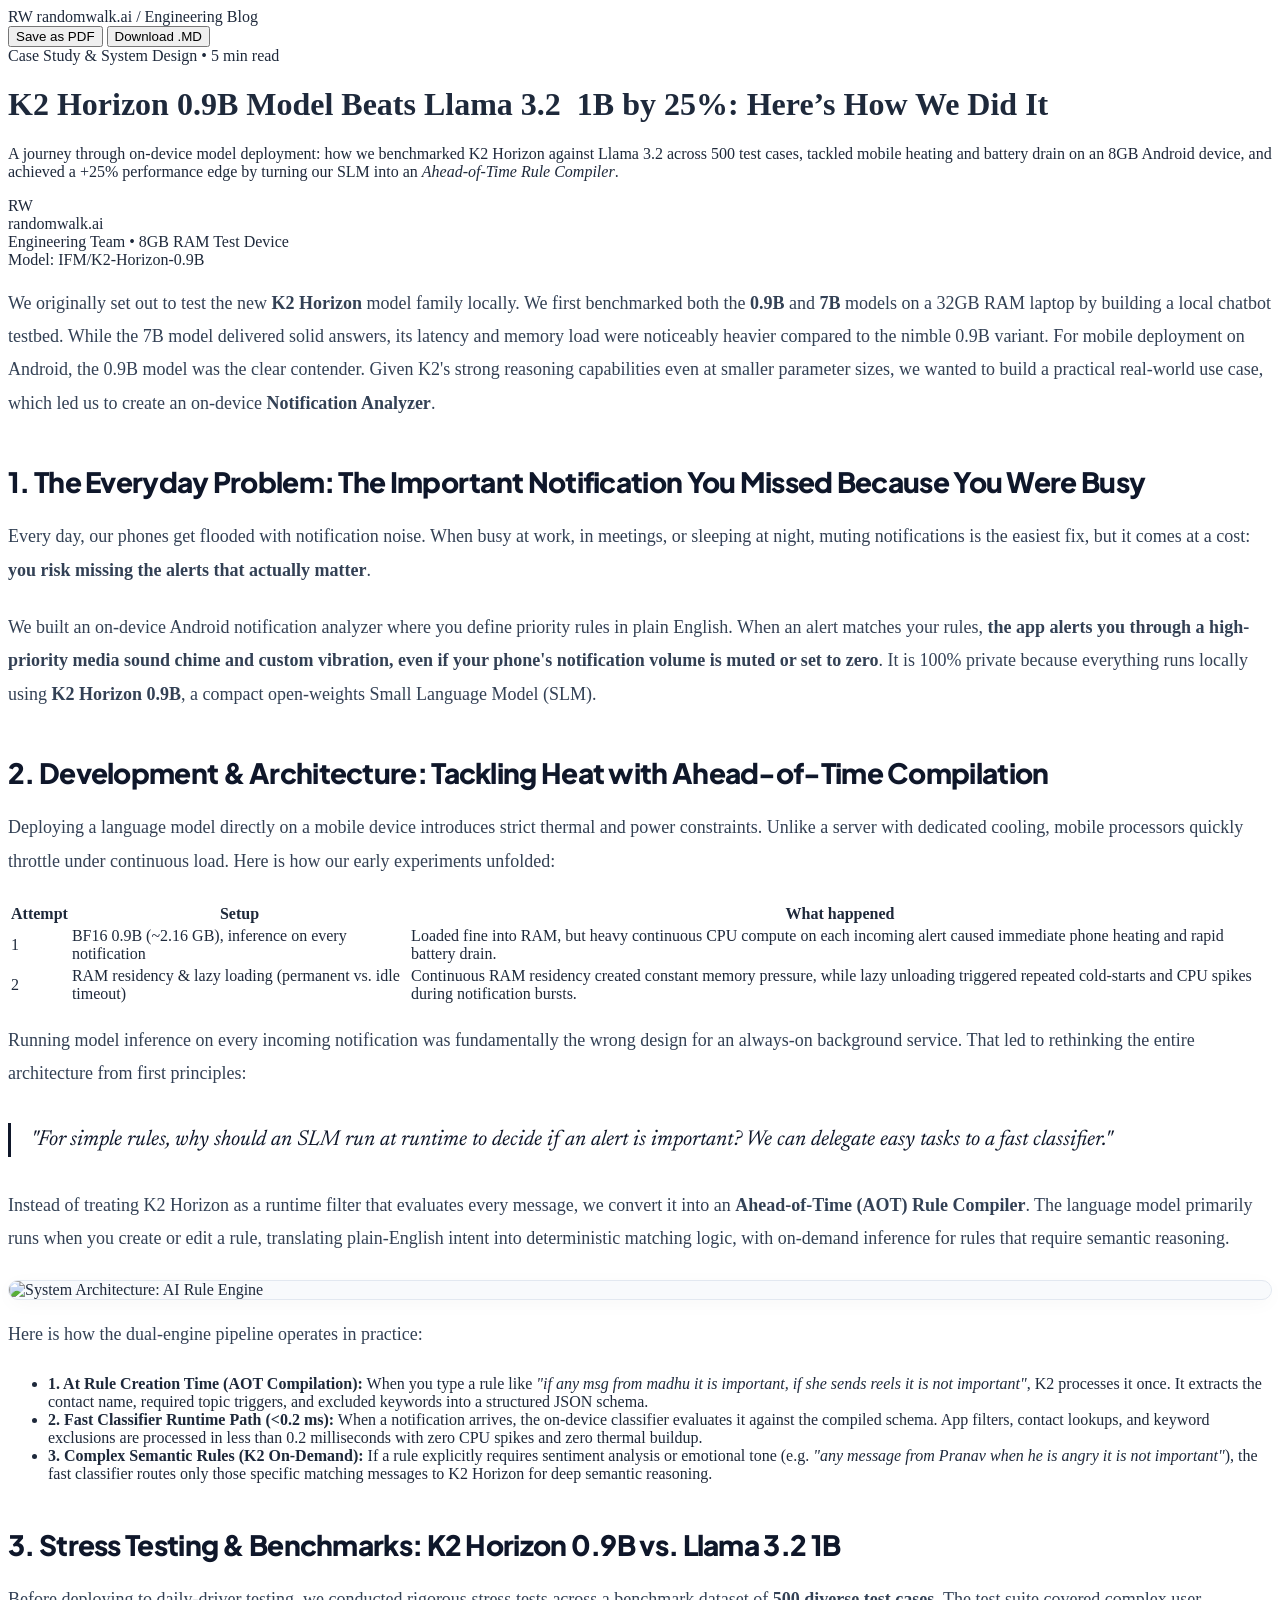
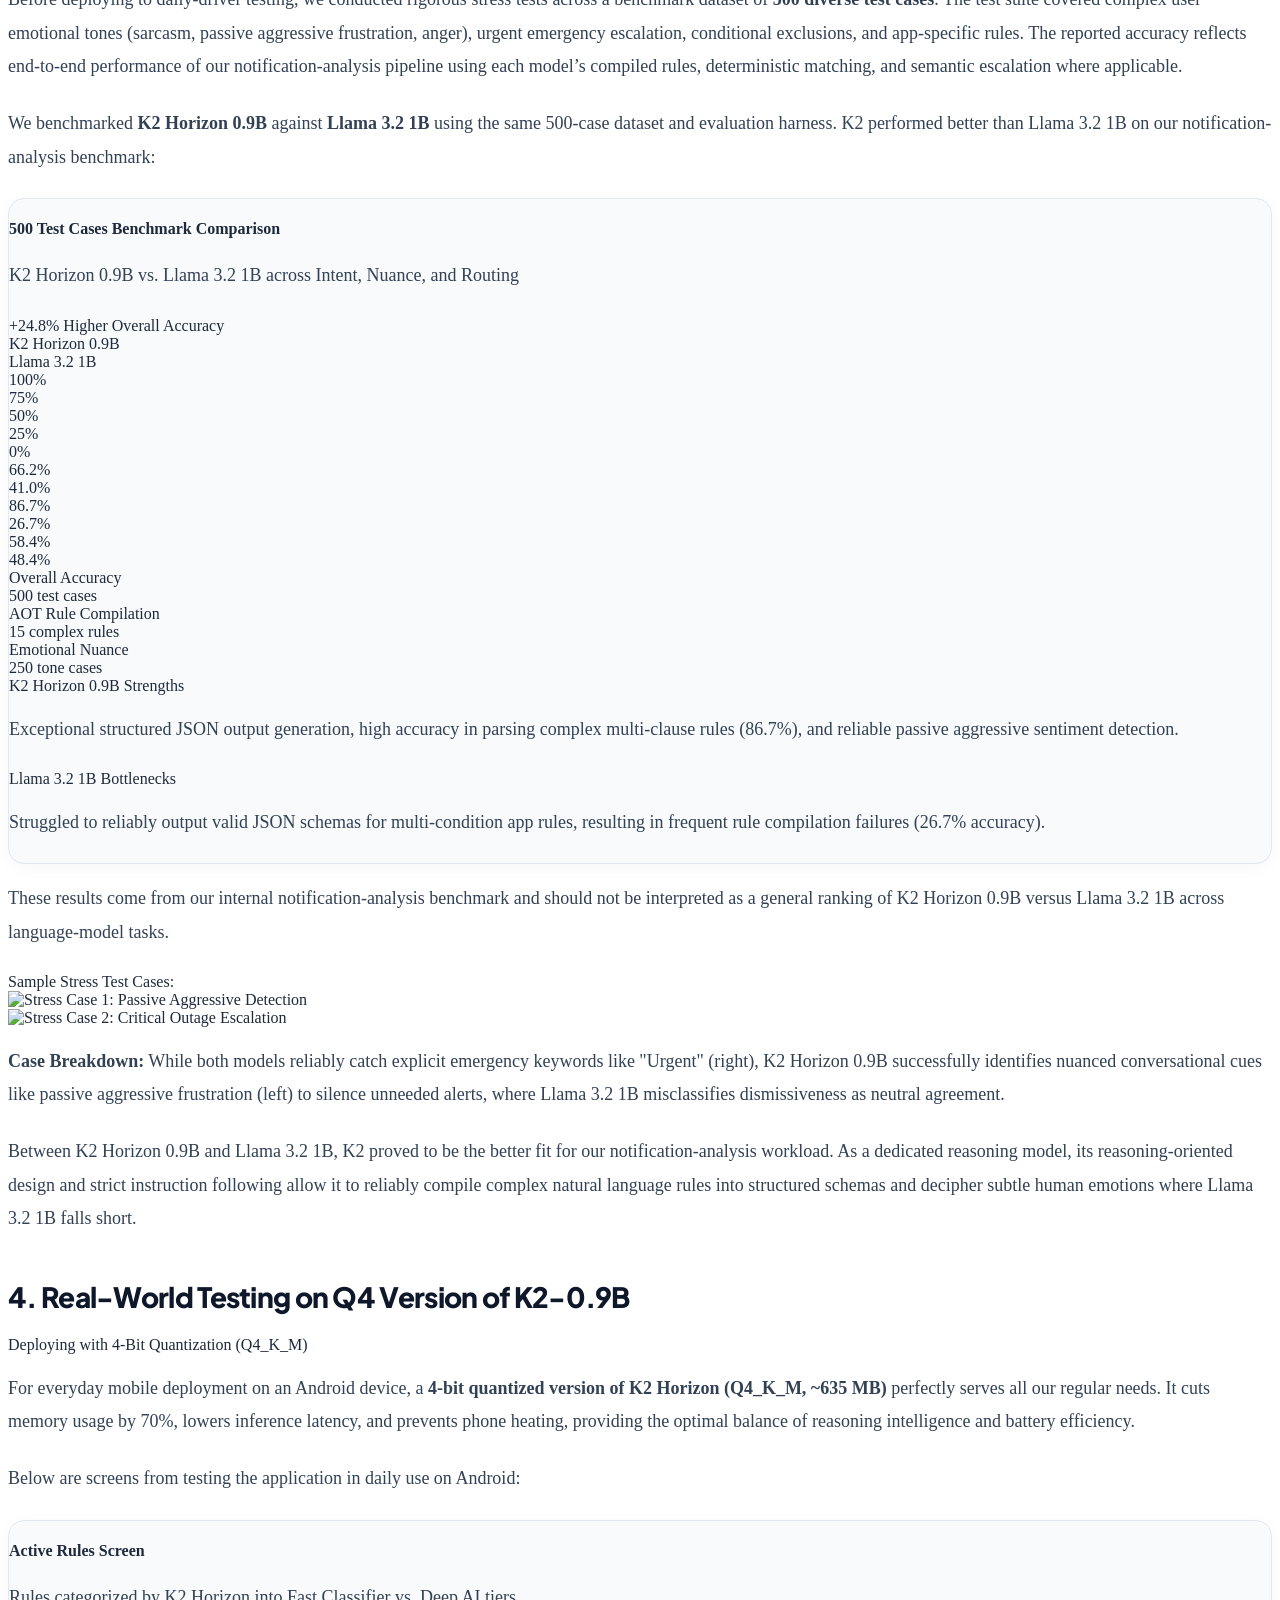
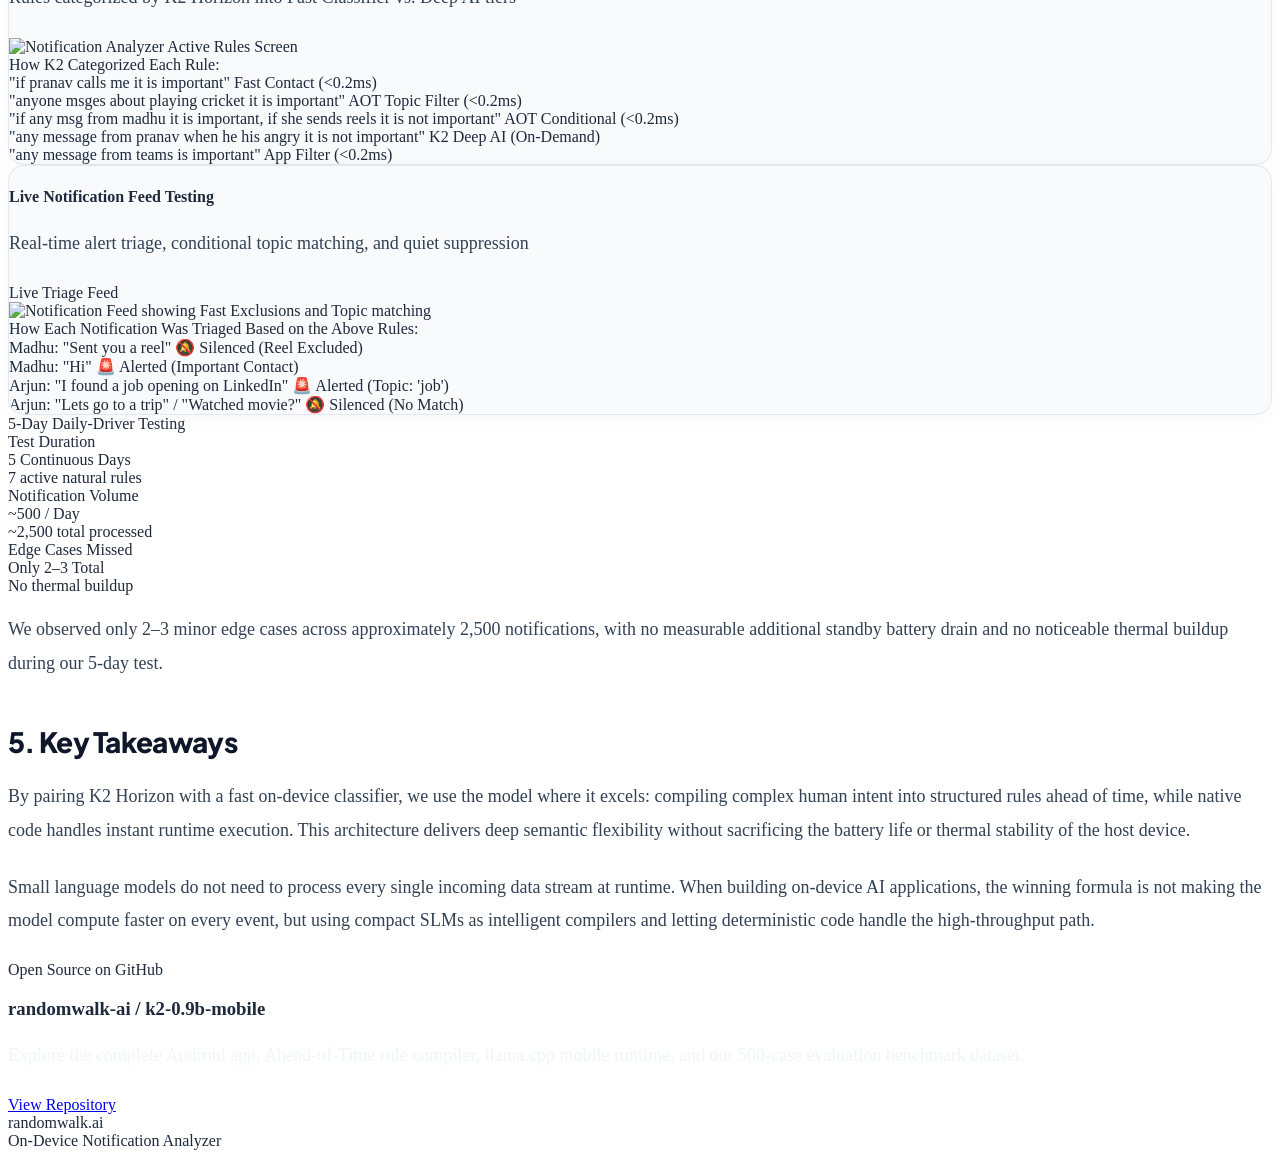
==== commit 2b65a3e3: "fix(benchmarks): normalize IGNORE to MUTE in evaluation harness and update aggregate metrics" ====
--- a/blog/index.html
+++ b/blog/index.html
@@ -314,10 +314,10 @@
               <!-- Column 1: Overall Accuracy -->
               <div class="h-full flex flex-col justify-end items-center">
                 <div class="w-full flex items-end justify-center gap-1.5 sm:gap-3 h-full pb-0.5">
-                  <!-- K2 Bar (65.8%) -->
+                  <!-- K2 Bar (66.2%) -->
                   <div class="flex flex-col items-center justify-end h-full w-9 sm:w-14">
-                    <span class="text-[11px] sm:text-xs font-bold font-mono text-emerald-700 mb-1">65.8%</span>
-                    <div class="w-full bg-emerald-600 rounded-t-md shadow-sm transition-all hover:bg-emerald-700 flex items-center justify-center text-white" style="height: 65.8%;">
+                    <span class="text-[11px] sm:text-xs font-bold font-mono text-emerald-700 mb-1">66.2%</span>
+                    <div class="w-full bg-emerald-600 rounded-t-md shadow-sm transition-all hover:bg-emerald-700 flex items-center justify-center text-white" style="height: 66.2%;">
                     </div>
                   </div>
                   <!-- Llama Bar (41.0%) -->
@@ -661,11 +661,11 @@
 Before daily-driver deployment, we conducted rigorous stress tests across a benchmark dataset of **500 diverse test cases** covering emotions (sarcasm, passive aggressive frustration, anger), urgent escalation, conditional exclusions, and app rules. The reported accuracy reflects end-to-end performance of our notification-analysis pipeline using each model’s compiled rules, deterministic matching, and semantic escalation where applicable.
 
 ### Key Benchmark Metrics (500 Test Cases):
-- **Overall Triage Accuracy:** K2 Horizon 0.9B scored **65.8% (329/500)** vs. Llama 3.2 1B at **41.0% (205/500)** (+24.8% Higher Overall Accuracy).
+- **Overall Triage Accuracy:** K2 Horizon 0.9B scored **66.2% (331/500)** vs. Llama 3.2 1B at **41.0% (205/500)** (+25.2% Higher Overall Accuracy).
 - **AOT Rule Compilation (15 Natural Rules):** K2 Horizon 0.9B achieved **86.7% (13/15)** vs. Llama 3.2 1B at **26.7% (4/15)**.
 - **Deep AI Emotional Nuance (250 cases):** K2 Horizon 0.9B scored **58.4%** vs. Llama 3.2 1B at **48.4%**.
 
-*These results come from our internal notification-analysis benchmark and should not be interpreted as a general ranking of K2 Horizon 0.9B versus Llama 3.2 1B across language-model tasks.*
+*These results come from our internal notification-analysis benchmark and should not be interpreted as a general ranking of K2 Horizon 0.9B versus Llama 3.2 1B across language-model tasks. In accordance with system semantics, suppression actions (IGNORE ≡ MUTE) are normalized during evaluation.*
 
 ### Sample Stress Test Cases:
 | Case #1: Passive Aggressive Detection | Case #2: Critical Outage Escalation |
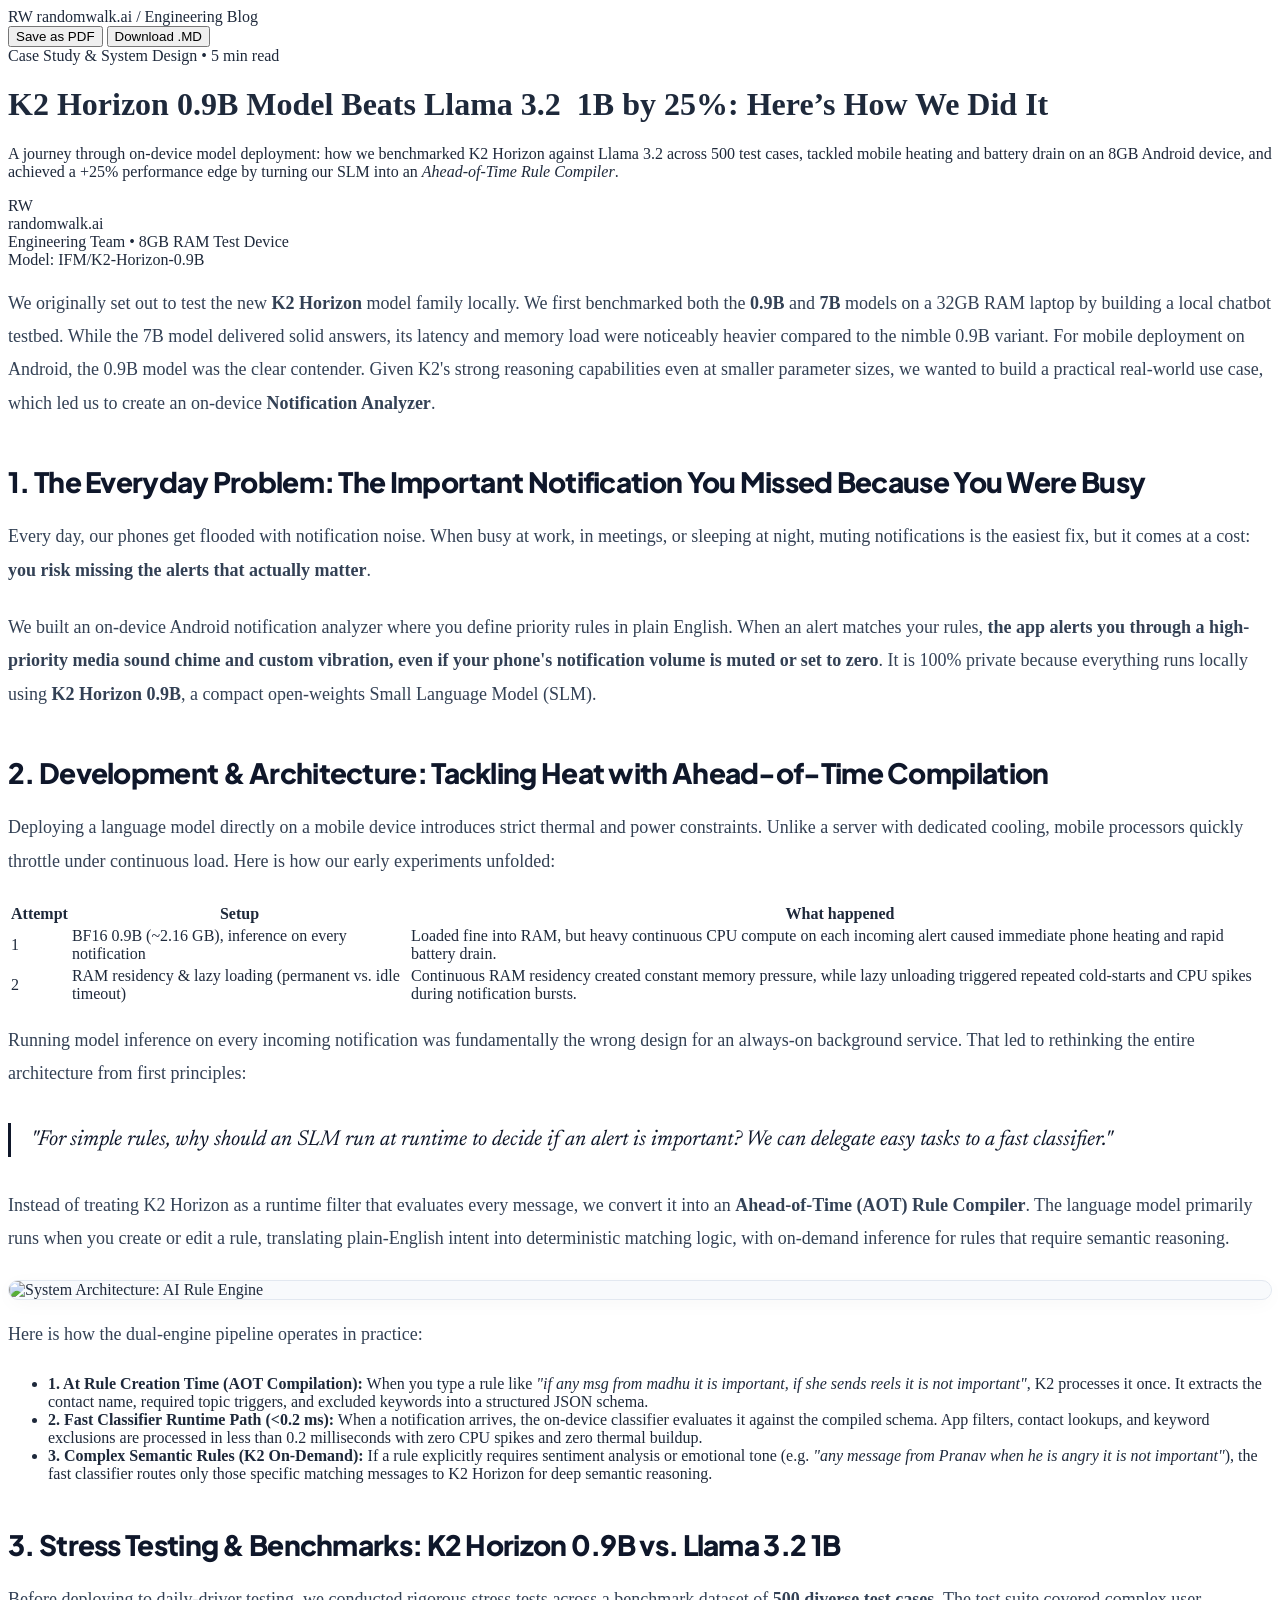
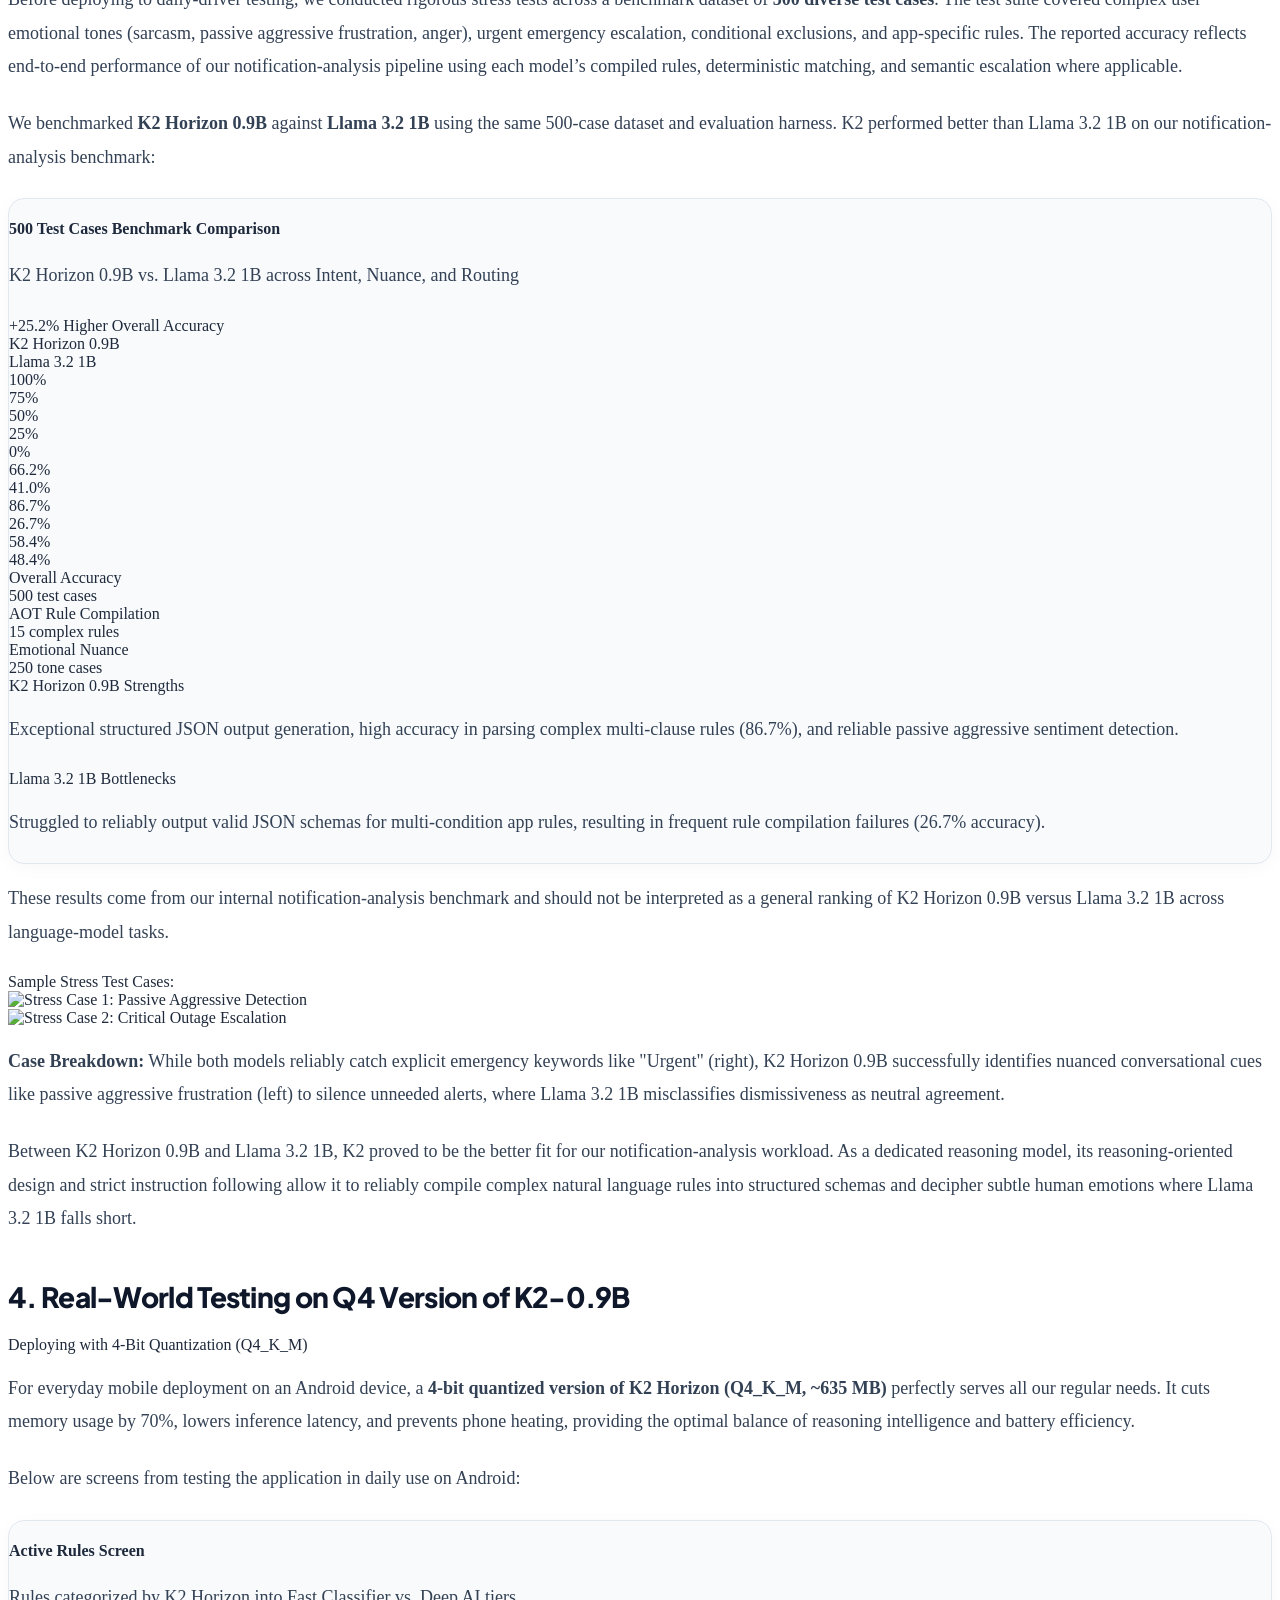
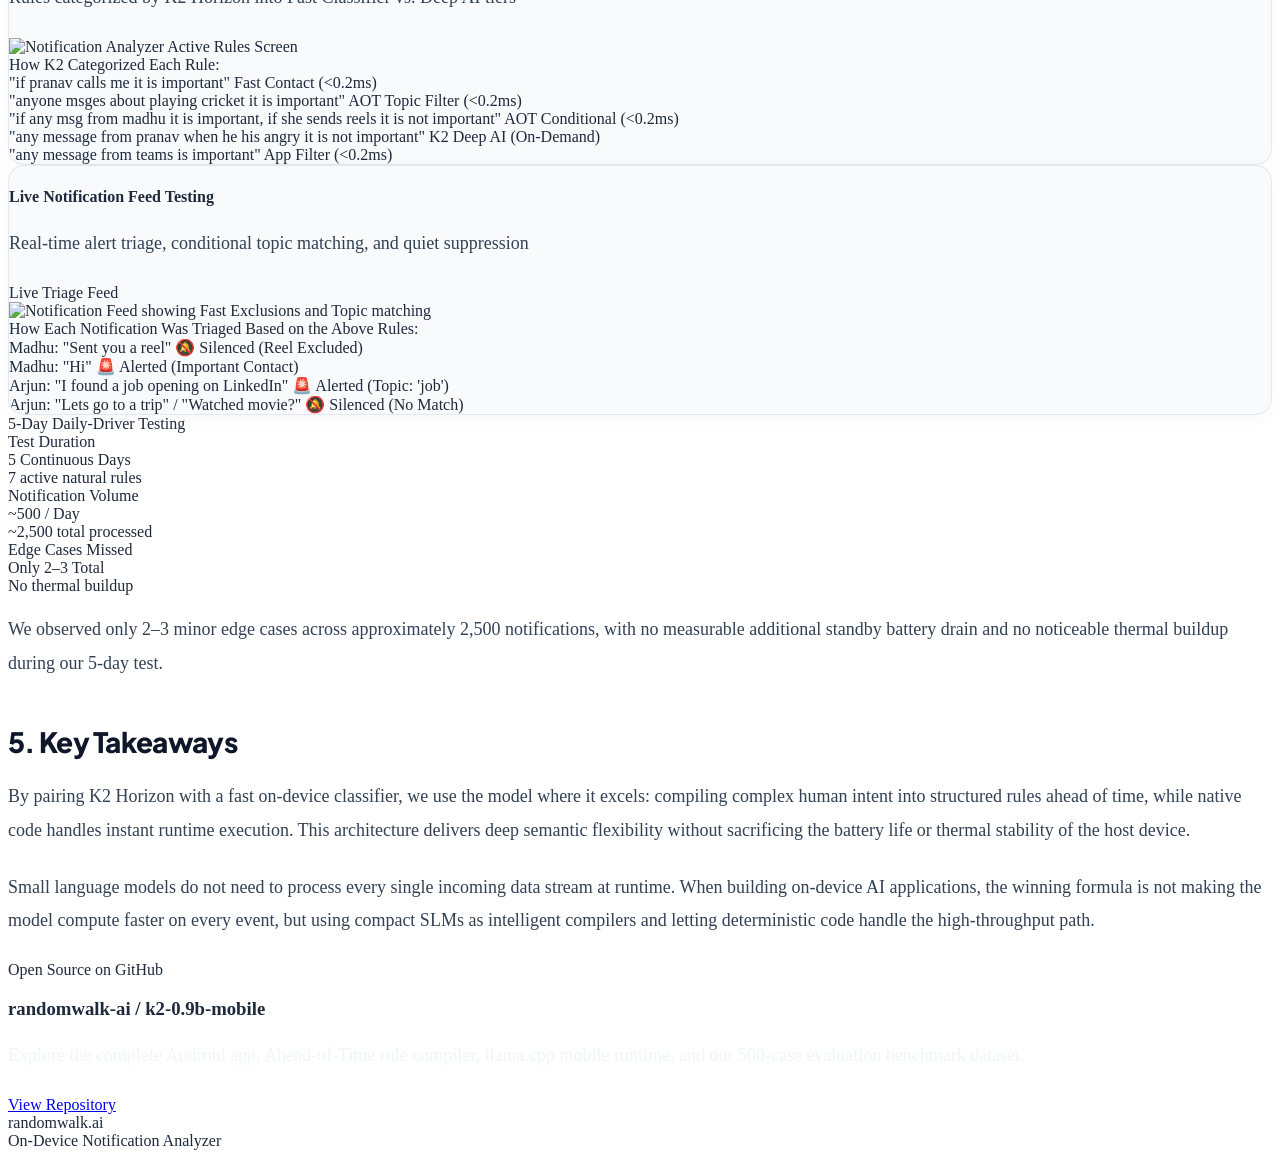
==== commit dab9f433: "fix(blog): update benchmark badge delta from +24.8% to +25.2% in sync with 66.2% vs 41.0%" ====
--- a/blog/index.html
+++ b/blog/index.html
@@ -280,7 +280,7 @@
             </h4>
             <p class="text-xs text-slate-500 m-0">K2 Horizon 0.9B vs. Llama 3.2 1B across Intent, Nuance, and Routing</p>
           </div>
-          <span class="text-xs font-mono bg-emerald-100 text-emerald-800 px-2 py-1 rounded font-semibold">+24.8% Higher Overall Accuracy</span>
+          <span class="text-xs font-mono bg-emerald-100 text-emerald-800 px-2 py-1 rounded font-semibold">+25.2% Higher Overall Accuracy</span>
         </div>
 
         <!-- Legend -->
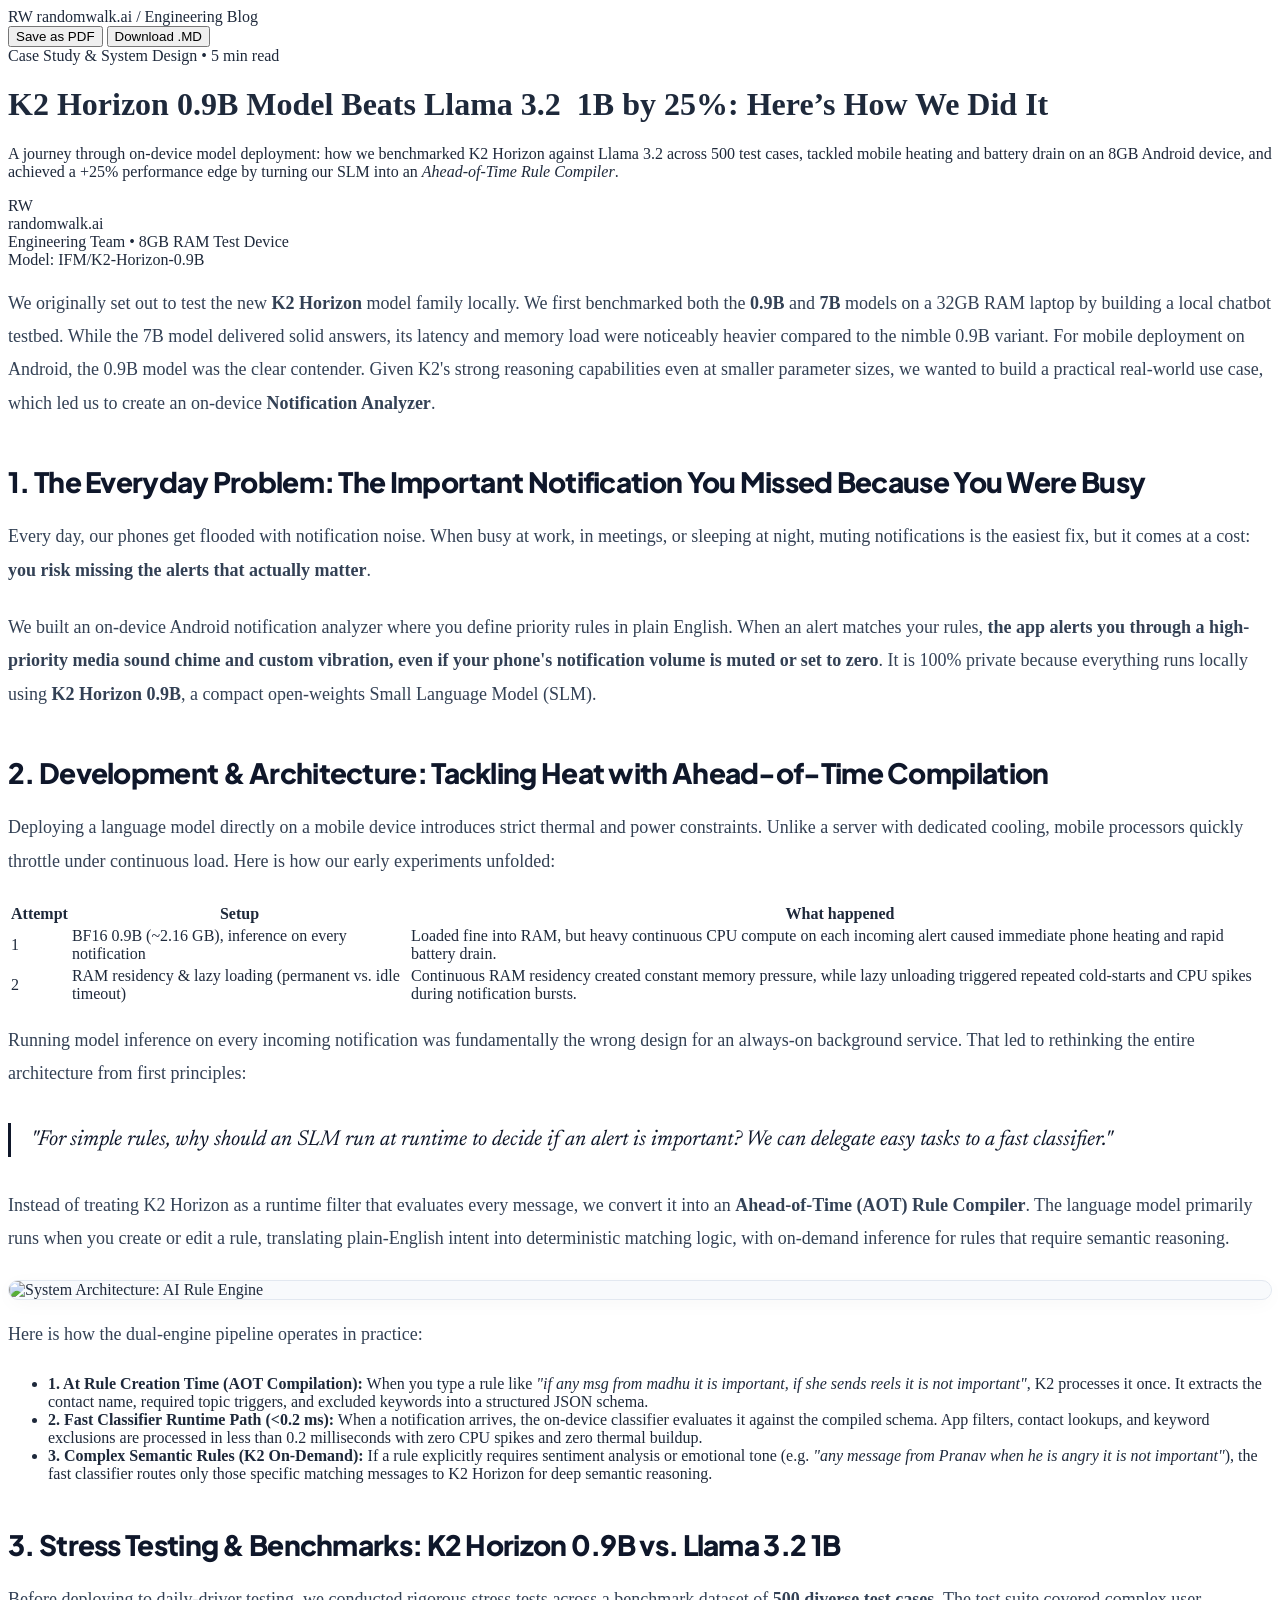
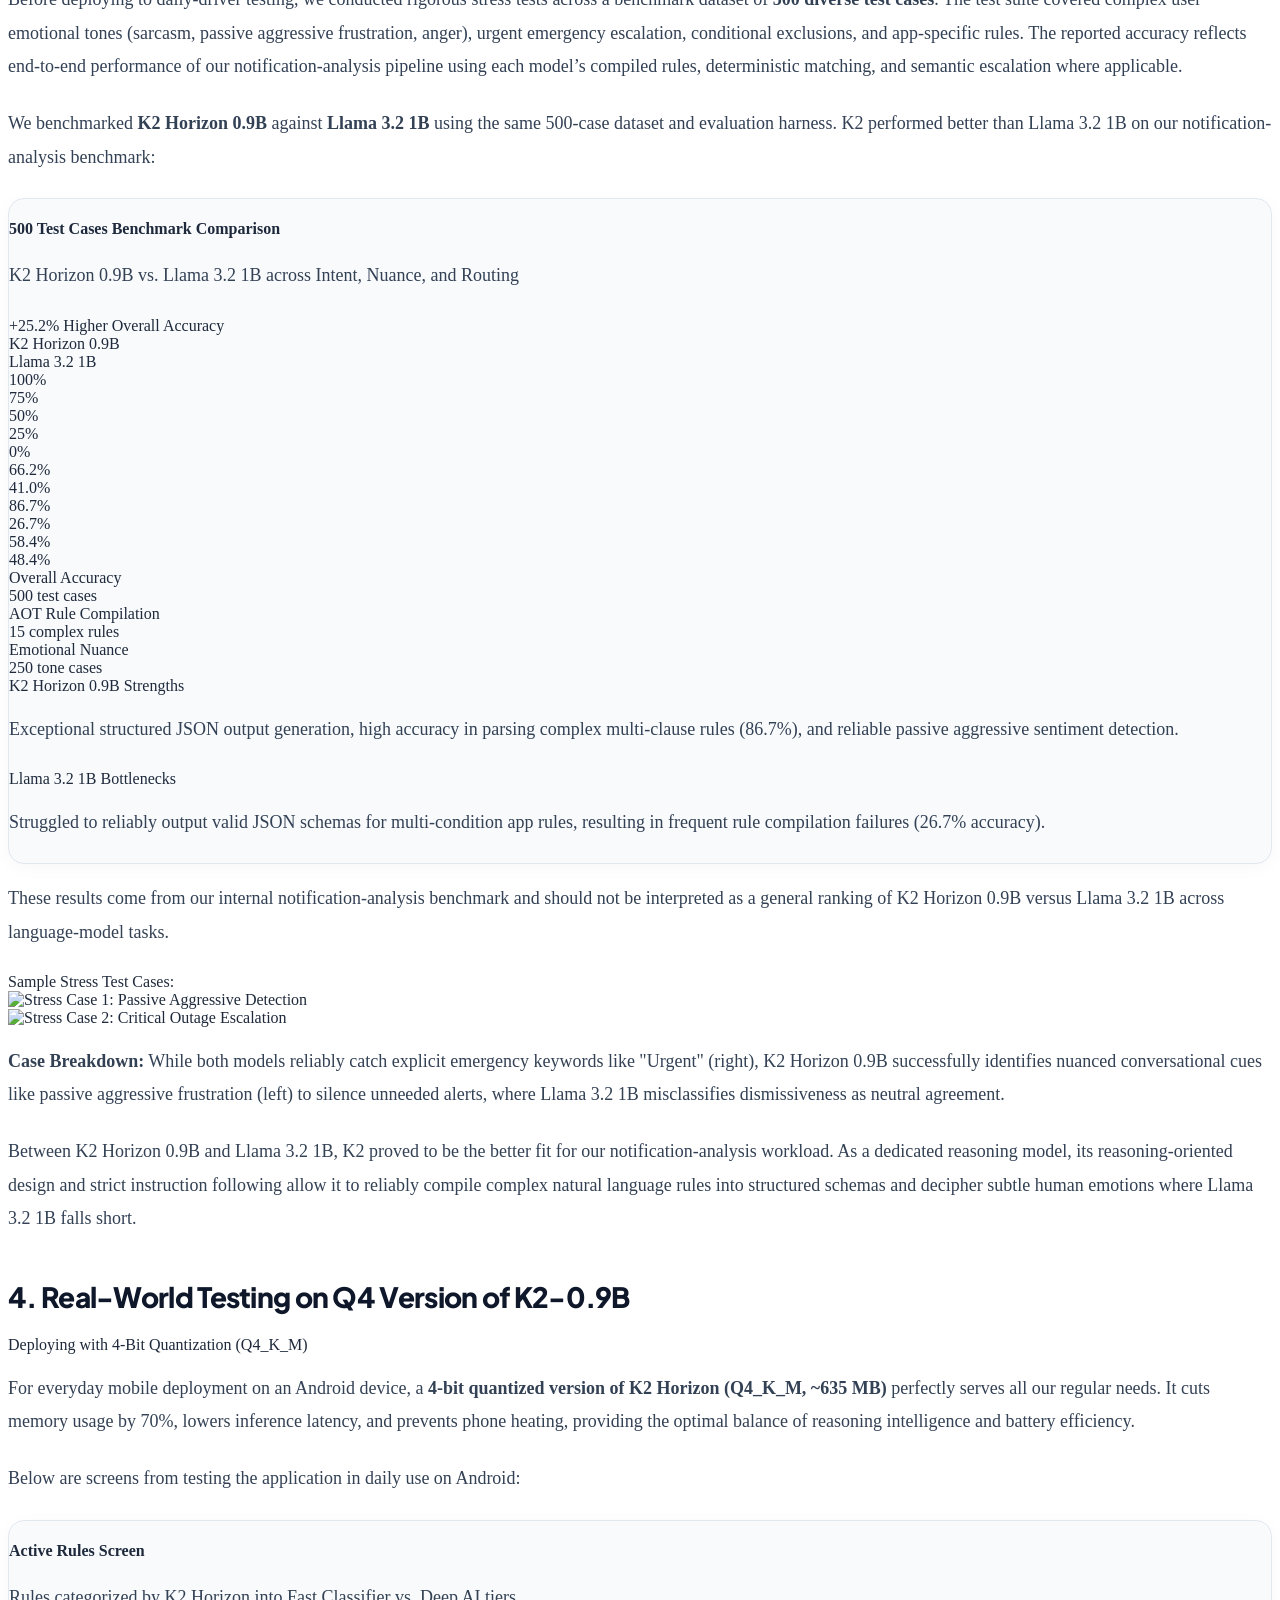
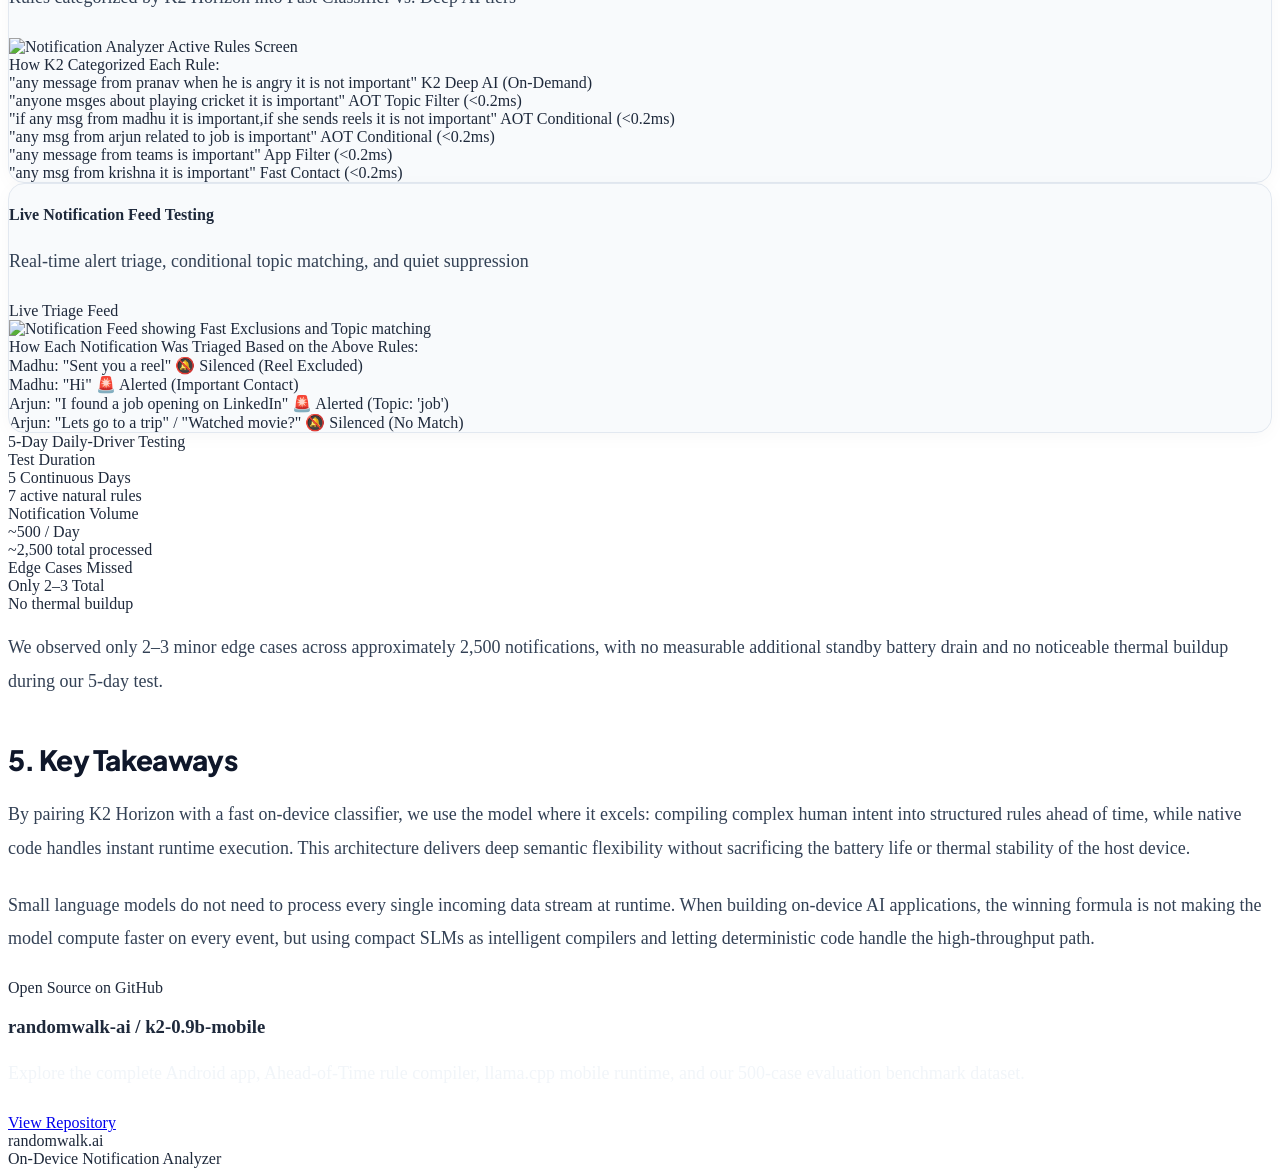
==== commit d9036932: "docs(blog): update active rules screenshot and categorization list" ====
--- a/blog/index.html
+++ b/blog/index.html
@@ -463,29 +463,34 @@
           <div class="md:col-span-7 space-y-2.5 text-sm">
             <div class="text-xs font-semibold text-slate-500 uppercase tracking-wider">How K2 Categorized Each Rule:</div>
             
-            <div class="p-2.5 rounded-lg bg-white border border-slate-200 flex items-center justify-between">
-              <span class="text-xs font-mono text-slate-900 font-semibold">"if pranav calls me it is important"</span>
-              <span class="text-xs text-emerald-700 font-medium">Fast Contact (&lt;0.2ms)</span>
-            </div>
-
-            <div class="p-2.5 rounded-lg bg-white border border-slate-200 flex items-center justify-between">
+            <div class="p-2.5 rounded-lg bg-white border border-slate-200 flex items-center justify-between gap-2">
+              <span class="text-xs font-mono text-slate-900 font-semibold">"any message from pranav when he is angry it is not important"</span>
+              <span class="text-xs text-purple-600 font-medium shrink-0">K2 Deep AI (On-Demand)</span>
+            </div>
+
+            <div class="p-2.5 rounded-lg bg-white border border-slate-200 flex items-center justify-between gap-2">
               <span class="text-xs font-mono text-slate-900 font-semibold">"anyone msges about playing cricket it is important"</span>
-              <span class="text-xs text-purple-700 font-medium">AOT Topic Filter (&lt;0.2ms)</span>
-            </div>
-
-            <div class="p-2.5 rounded-lg bg-white border border-slate-200 flex items-center justify-between">
-              <span class="text-xs font-mono text-slate-900 font-semibold">"if any msg from madhu it is important, if she sends reels it is not important"</span>
-              <span class="text-xs text-blue-700 font-medium">AOT Conditional (&lt;0.2ms)</span>
-            </div>
-
-            <div class="p-2.5 rounded-lg bg-white border border-slate-200 flex items-center justify-between">
-              <span class="text-xs font-mono text-slate-900 font-semibold">"any message from pranav when he his angry it is not important"</span>
-              <span class="text-xs text-purple-600 font-medium">K2 Deep AI (On-Demand)</span>
-            </div>
-
-            <div class="p-2.5 rounded-lg bg-white border border-slate-200 flex items-center justify-between">
+              <span class="text-xs text-purple-700 font-medium shrink-0">AOT Topic Filter (&lt;0.2ms)</span>
+            </div>
+
+            <div class="p-2.5 rounded-lg bg-white border border-slate-200 flex items-center justify-between gap-2">
+              <span class="text-xs font-mono text-slate-900 font-semibold">"if any msg from madhu it is important,if she sends reels it is not important"</span>
+              <span class="text-xs text-blue-700 font-medium shrink-0">AOT Conditional (&lt;0.2ms)</span>
+            </div>
+
+            <div class="p-2.5 rounded-lg bg-white border border-slate-200 flex items-center justify-between gap-2">
+              <span class="text-xs font-mono text-slate-900 font-semibold">"any msg from arjun related to job is important"</span>
+              <span class="text-xs text-blue-700 font-medium shrink-0">AOT Conditional (&lt;0.2ms)</span>
+            </div>
+
+            <div class="p-2.5 rounded-lg bg-white border border-slate-200 flex items-center justify-between gap-2">
               <span class="text-xs font-mono text-slate-900 font-semibold">"any message from teams is important"</span>
-              <span class="text-xs text-amber-700 font-medium">App Filter (&lt;0.2ms)</span>
+              <span class="text-xs text-amber-700 font-medium shrink-0">App Filter (&lt;0.2ms)</span>
+            </div>
+
+            <div class="p-2.5 rounded-lg bg-white border border-slate-200 flex items-center justify-between gap-2">
+              <span class="text-xs font-mono text-slate-900 font-semibold">"any msg from krishna it is important"</span>
+              <span class="text-xs text-emerald-700 font-medium shrink-0">Fast Contact (&lt;0.2ms)</span>
             </div>
           </div>
         </div>
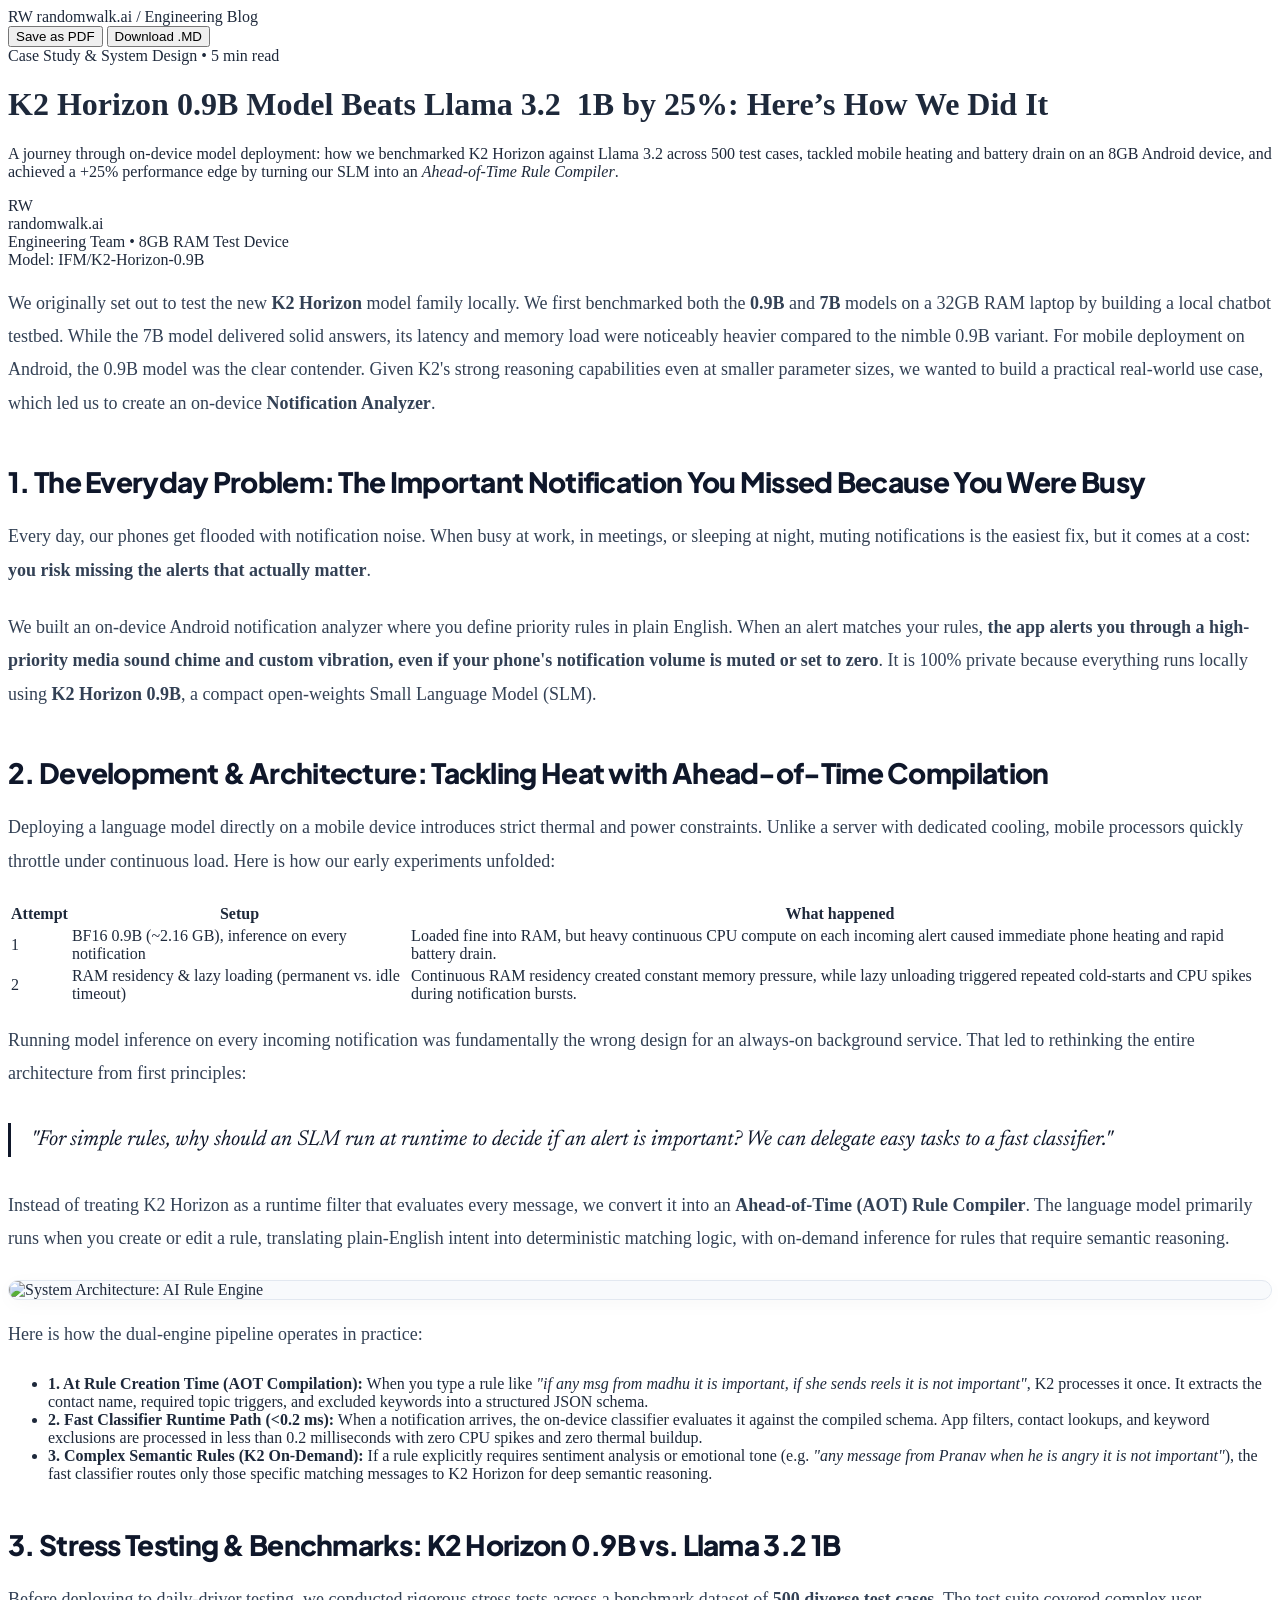
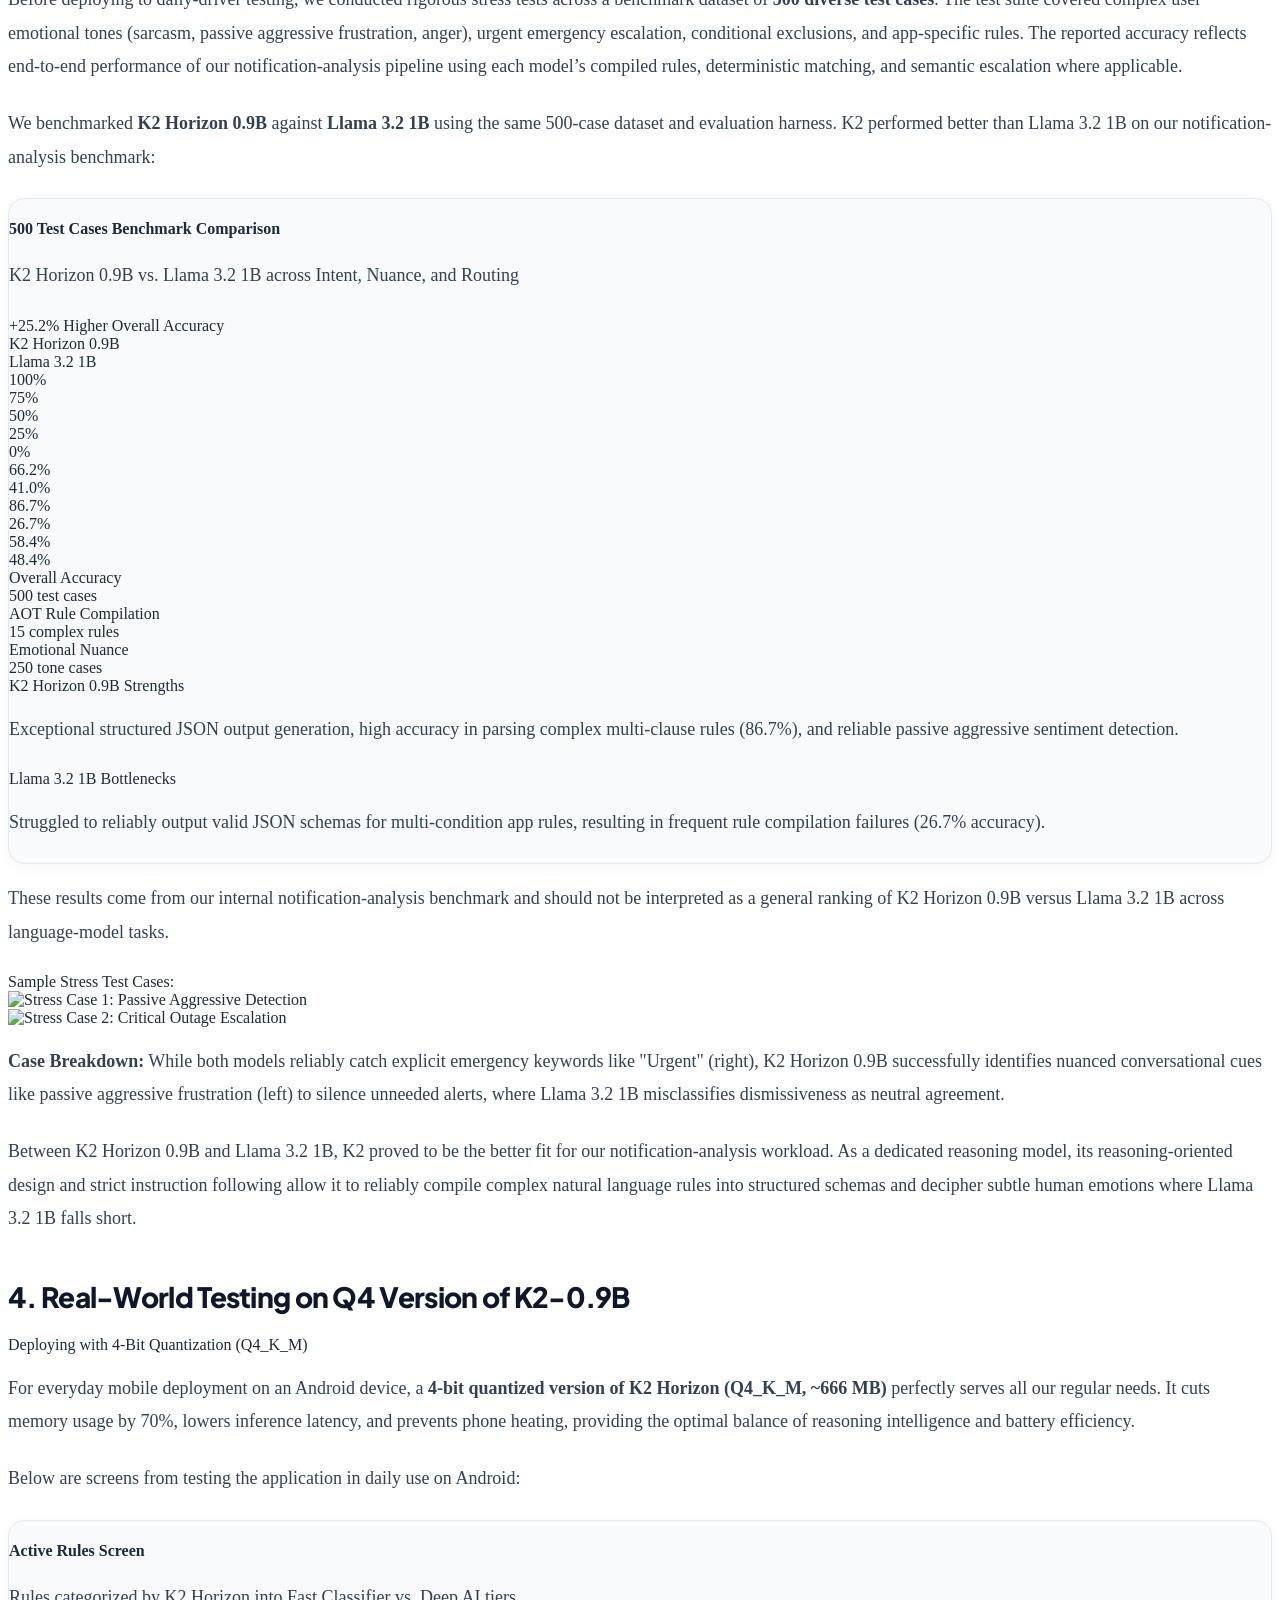
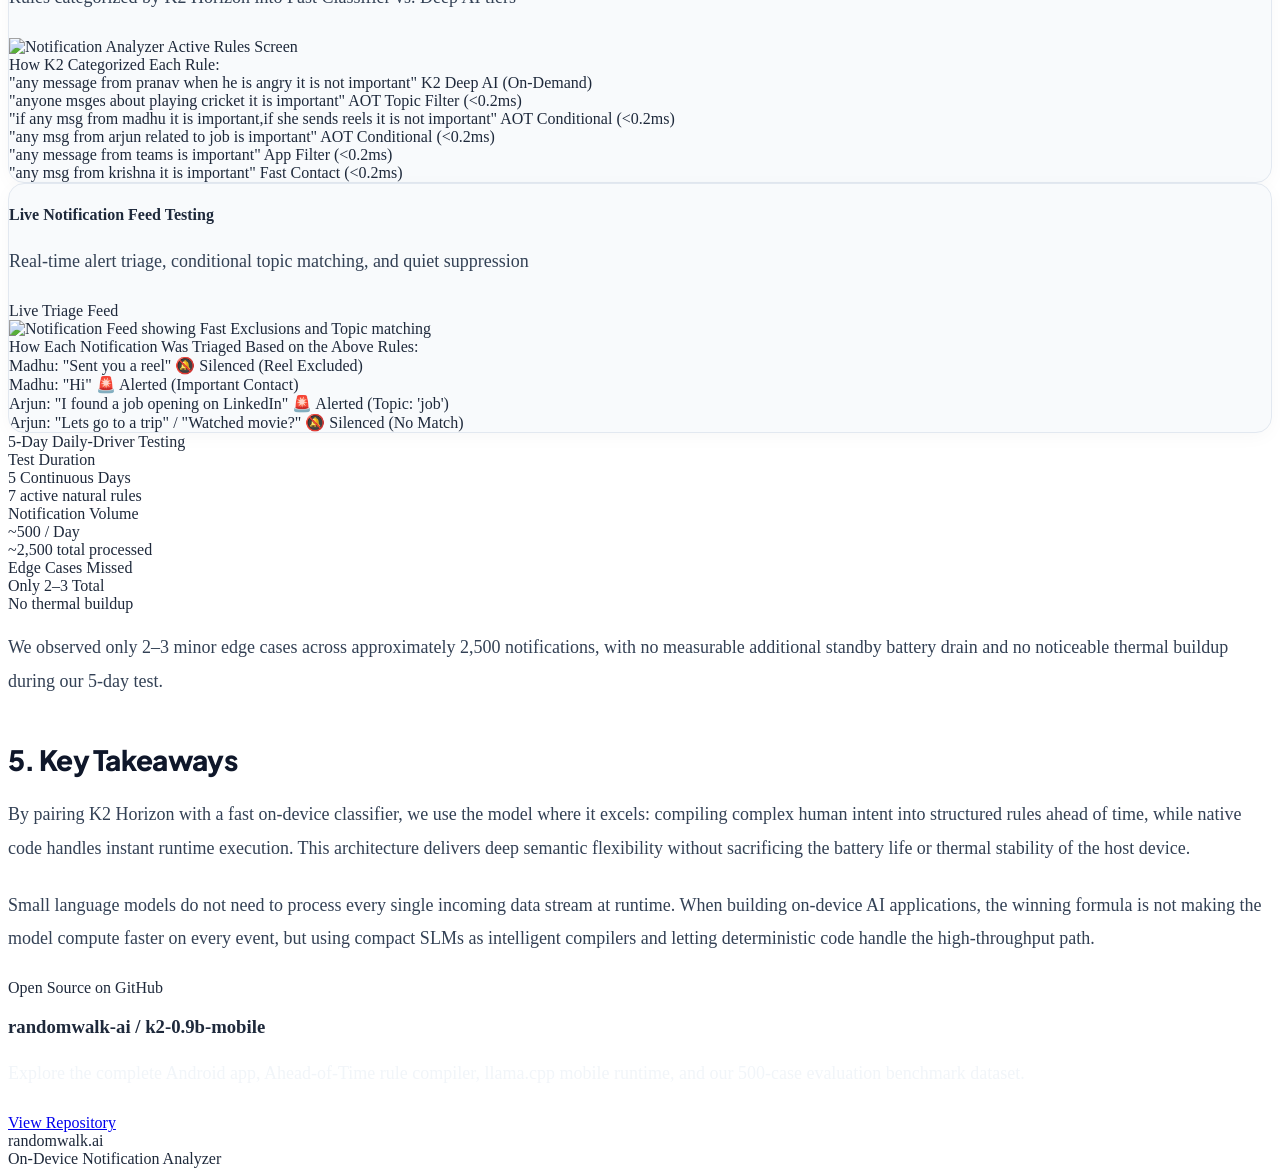
==== commit 9d8ea7d1: "docs: update Q4 model size to 666 MB and add mobile deployment rationale to README" ====
--- a/blog/index.html
+++ b/blog/index.html
@@ -441,7 +441,7 @@
           Deploying with 4-Bit Quantization (Q4_K_M)
         </div>
         <p class="text-xs sm:text-sm text-emerald-950 m-0 leading-relaxed">
-          For everyday mobile deployment on an Android device, a <strong>4-bit quantized version of K2 Horizon (Q4_K_M, ~635 MB)</strong> perfectly serves all our regular needs. It cuts memory usage by 70%, lowers inference latency, and prevents phone heating, providing the optimal balance of reasoning intelligence and battery efficiency.
+          For everyday mobile deployment on an Android device, a <strong>4-bit quantized version of K2 Horizon (Q4_K_M, ~666 MB)</strong> perfectly serves all our regular needs. It cuts memory usage by 70%, lowers inference latency, and prevents phone heating, providing the optimal balance of reasoning intelligence and battery efficiency.
         </p>
       </div>
 
@@ -686,7 +686,7 @@
 ## 4. Real-World Testing on Q4 Version of K2-0.9B
 
 ### Deploying with 4-Bit Quantization (Q4_K_M):
-For everyday mobile deployment on Android, a **4-bit quantized version of K2 Horizon (Q4_K_M, ~635 MB)** perfectly serves all our regular needs. It cuts memory by 70%, lowers latency, eliminates thermal buildup, and delivers optimal battery efficiency.
+For everyday mobile deployment on Android, a **4-bit quantized version of K2 Horizon (Q4_K_M, ~666 MB)** perfectly serves all our regular needs. It cuts memory by 70%, lowers latency, eliminates thermal buildup, and delivers optimal battery efficiency.
 
 ### Live Notification Feed Testing:
 - **Madhu: "Sent you a reel"** ➔ **🔕 Silenced (Reel Excluded)**
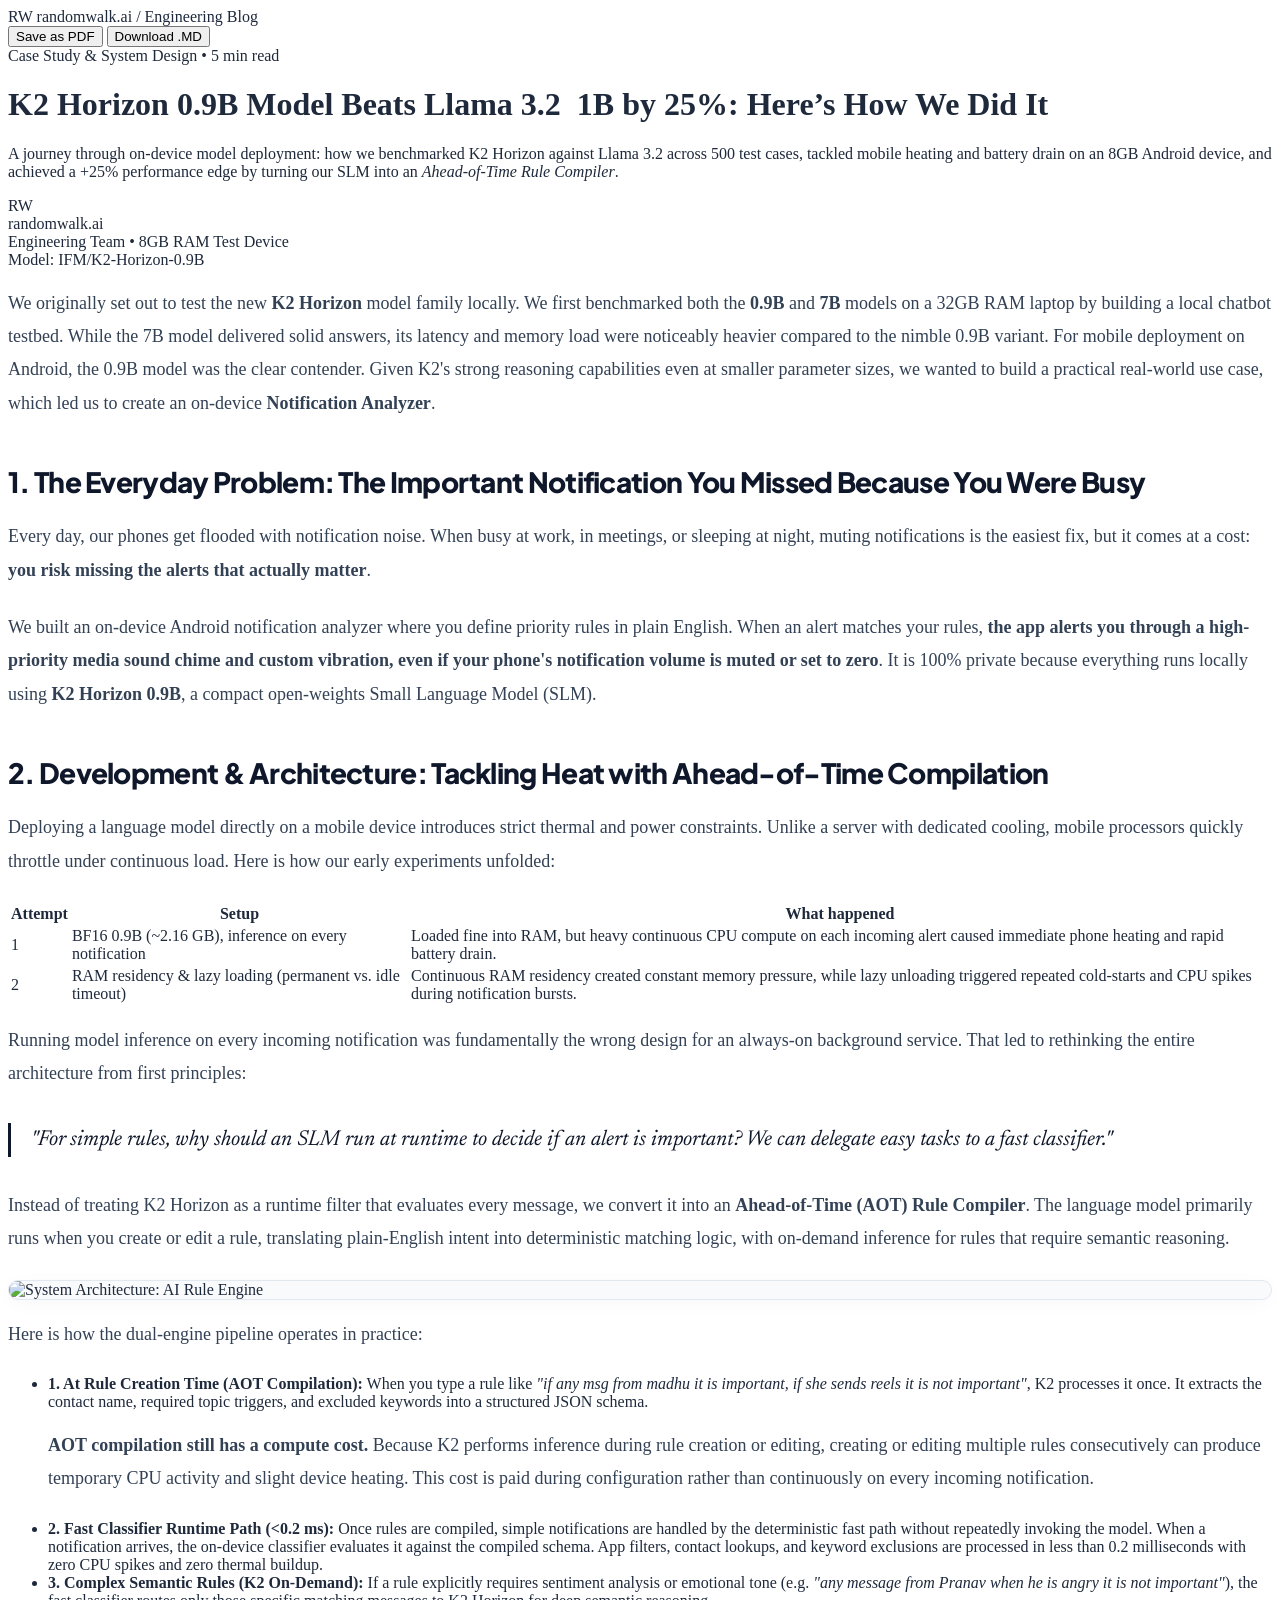
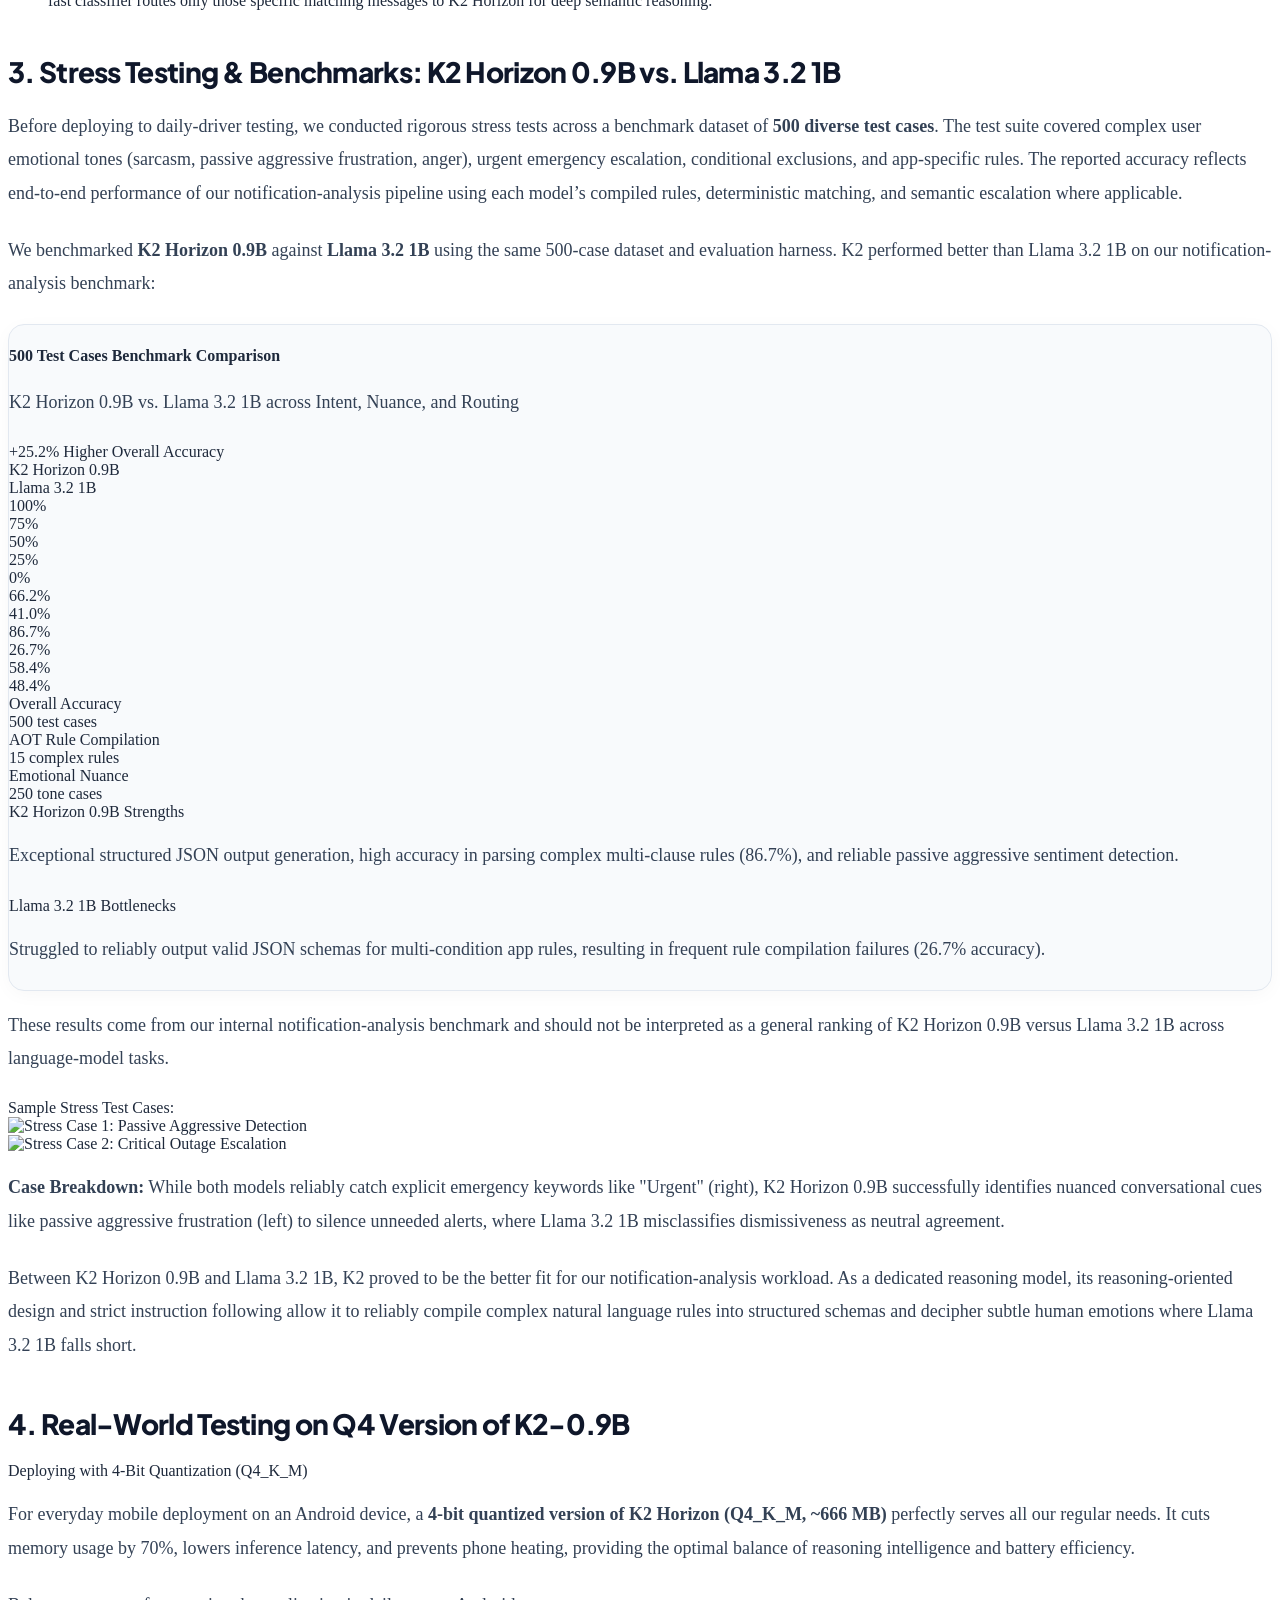
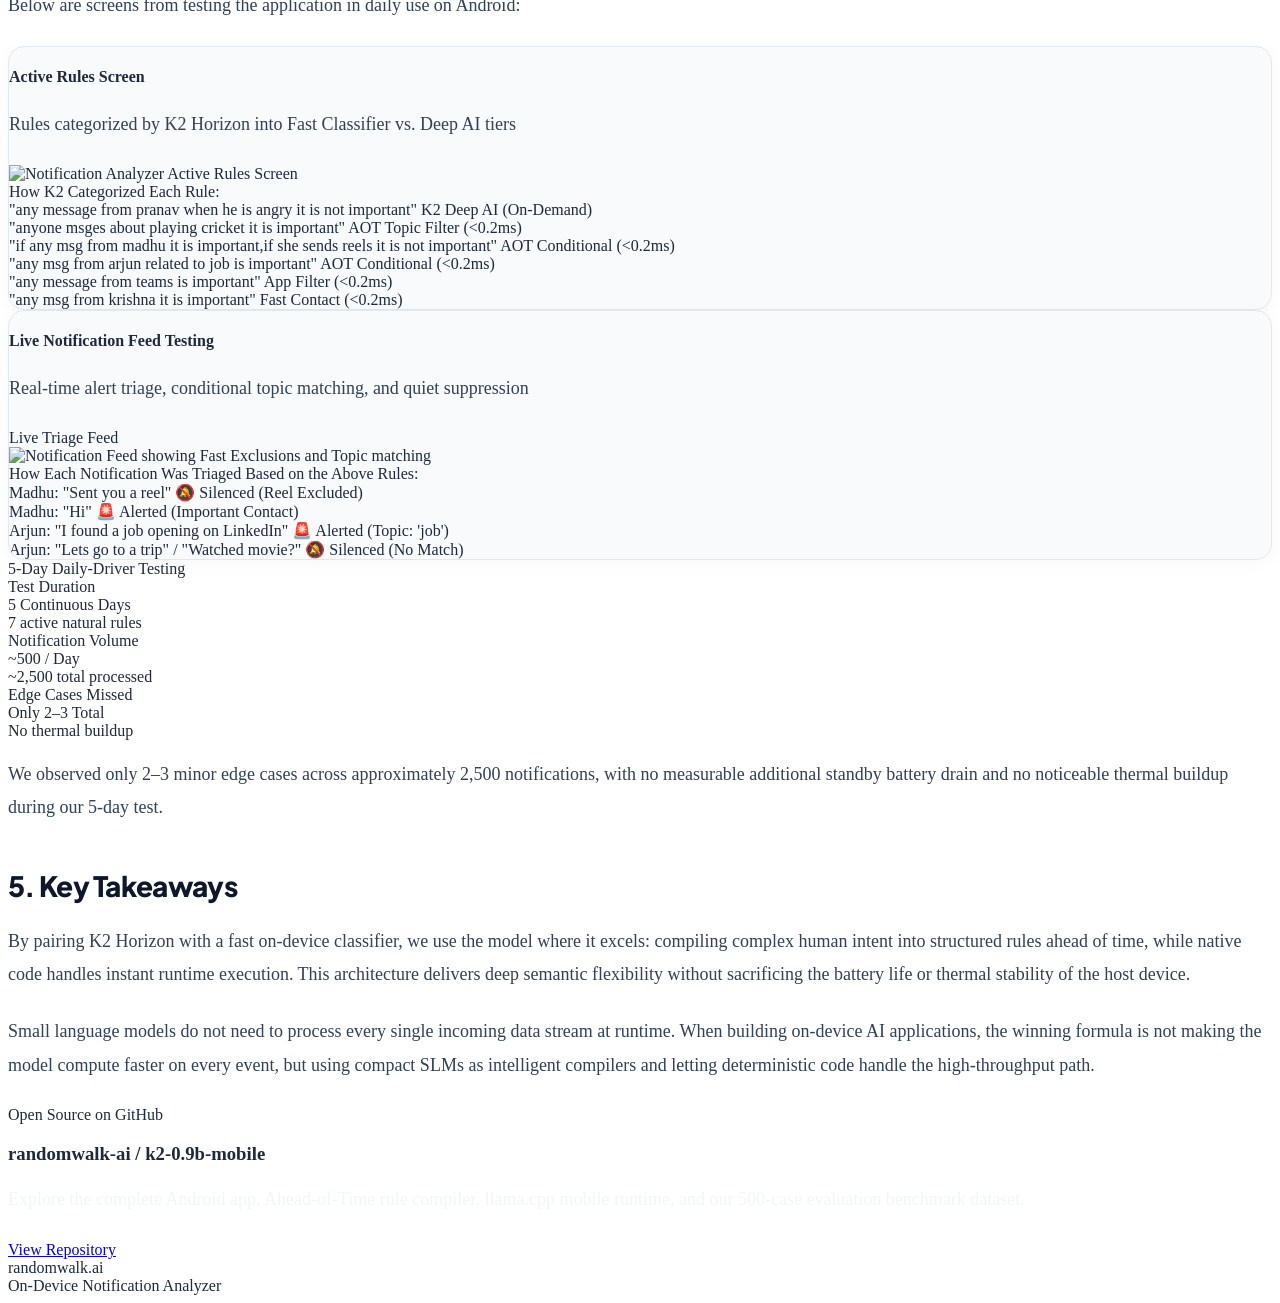
==== commit 8dc08584: "docs: clarify AOT configuration-time compute cost vs steady-state matching" ====
--- a/blog/index.html
+++ b/blog/index.html
@@ -247,12 +247,15 @@
         Here is how the dual-engine pipeline operates in practice:
       </p>
 
-      <ul class="space-y-3.5 my-6 list-disc list-inside text-slate-700 text-base">
+      <ul class="space-y-4 my-6 list-disc list-inside text-slate-700 text-base">
         <li>
           <strong>1. At Rule Creation Time (AOT Compilation):</strong> When you type a rule like <em>"if any msg from madhu it is important, if she sends reels it is not important"</em>, K2 processes it once. It extracts the contact name, required topic triggers, and excluded keywords into a structured JSON schema.
+          <p class="mt-2 text-sm text-slate-600 pl-4 border-l-2 border-slate-200">
+            <strong>AOT compilation still has a compute cost.</strong> Because K2 performs inference during rule creation or editing, creating or editing multiple rules consecutively can produce temporary CPU activity and slight device heating. This cost is paid during configuration rather than continuously on every incoming notification.
+          </p>
         </li>
         <li>
-          <strong>2. Fast Classifier Runtime Path (&lt;0.2 ms):</strong> When a notification arrives, the on-device classifier evaluates it against the compiled schema. App filters, contact lookups, and keyword exclusions are processed in less than 0.2 milliseconds with zero CPU spikes and zero thermal buildup.
+          <strong>2. Fast Classifier Runtime Path (&lt;0.2 ms):</strong> Once rules are compiled, simple notifications are handled by the deterministic fast path without repeatedly invoking the model. When a notification arrives, the on-device classifier evaluates it against the compiled schema. App filters, contact lookups, and keyword exclusions are processed in less than 0.2 milliseconds with zero CPU spikes and zero thermal buildup.
         </li>
         <li>
           <strong>3. Complex Semantic Rules (K2 On-Demand):</strong> If a rule explicitly requires sentiment analysis or emotional tone (e.g. <em>"any message from Pranav when he is angry it is not important"</em>), the fast classifier routes only those specific matching messages to K2 Horizon for deep semantic reasoning.
@@ -656,7 +659,10 @@
 Instead of treating K2 Horizon as a runtime filter that evaluates every message, we convert it into an **Ahead-of-Time (AOT) Rule Compiler**. The language model primarily runs when you create or edit a rule, translating plain-English intent into deterministic matching logic, with on-demand inference for rules that require semantic reasoning.
 
 1. **At Rule Creation Time (AOT Compilation):** When you type a rule like *"if any msg from madhu it is important, if she sends reels it is not important"*, K2 processes it once. It extracts the contact name, required topic triggers, and excluded keywords into a structured JSON schema.
-2. **Fast Classifier Runtime Path (<0.2 ms):** When a notification arrives, the on-device classifier evaluates it against the compiled schema. App filters, contact lookups, and keyword exclusions are processed in less than 0.2 milliseconds with zero CPU spikes and zero thermal buildup.
+
+   **AOT compilation still has a compute cost.** Because K2 performs inference during rule creation or editing, creating or editing multiple rules consecutively can produce temporary CPU activity and slight device heating. This cost is paid during configuration rather than continuously on every incoming notification.
+
+2. **Fast Classifier Runtime Path (<0.2 ms):** Once rules are compiled, simple notifications are handled by the deterministic fast path without repeatedly invoking the model. When a notification arrives, the on-device classifier evaluates it against the compiled schema. App filters, contact lookups, and keyword exclusions are processed in less than 0.2 milliseconds with zero CPU spikes and zero thermal buildup.
 3. **Complex Semantic Rules (K2 On-Demand):** If a rule explicitly requires sentiment analysis or emotional tone (e.g. *"any message from Pranav when he is angry it is not important"*), the fast classifier routes only those specific matching messages to K2 Horizon for deep semantic reasoning.
 
 ---
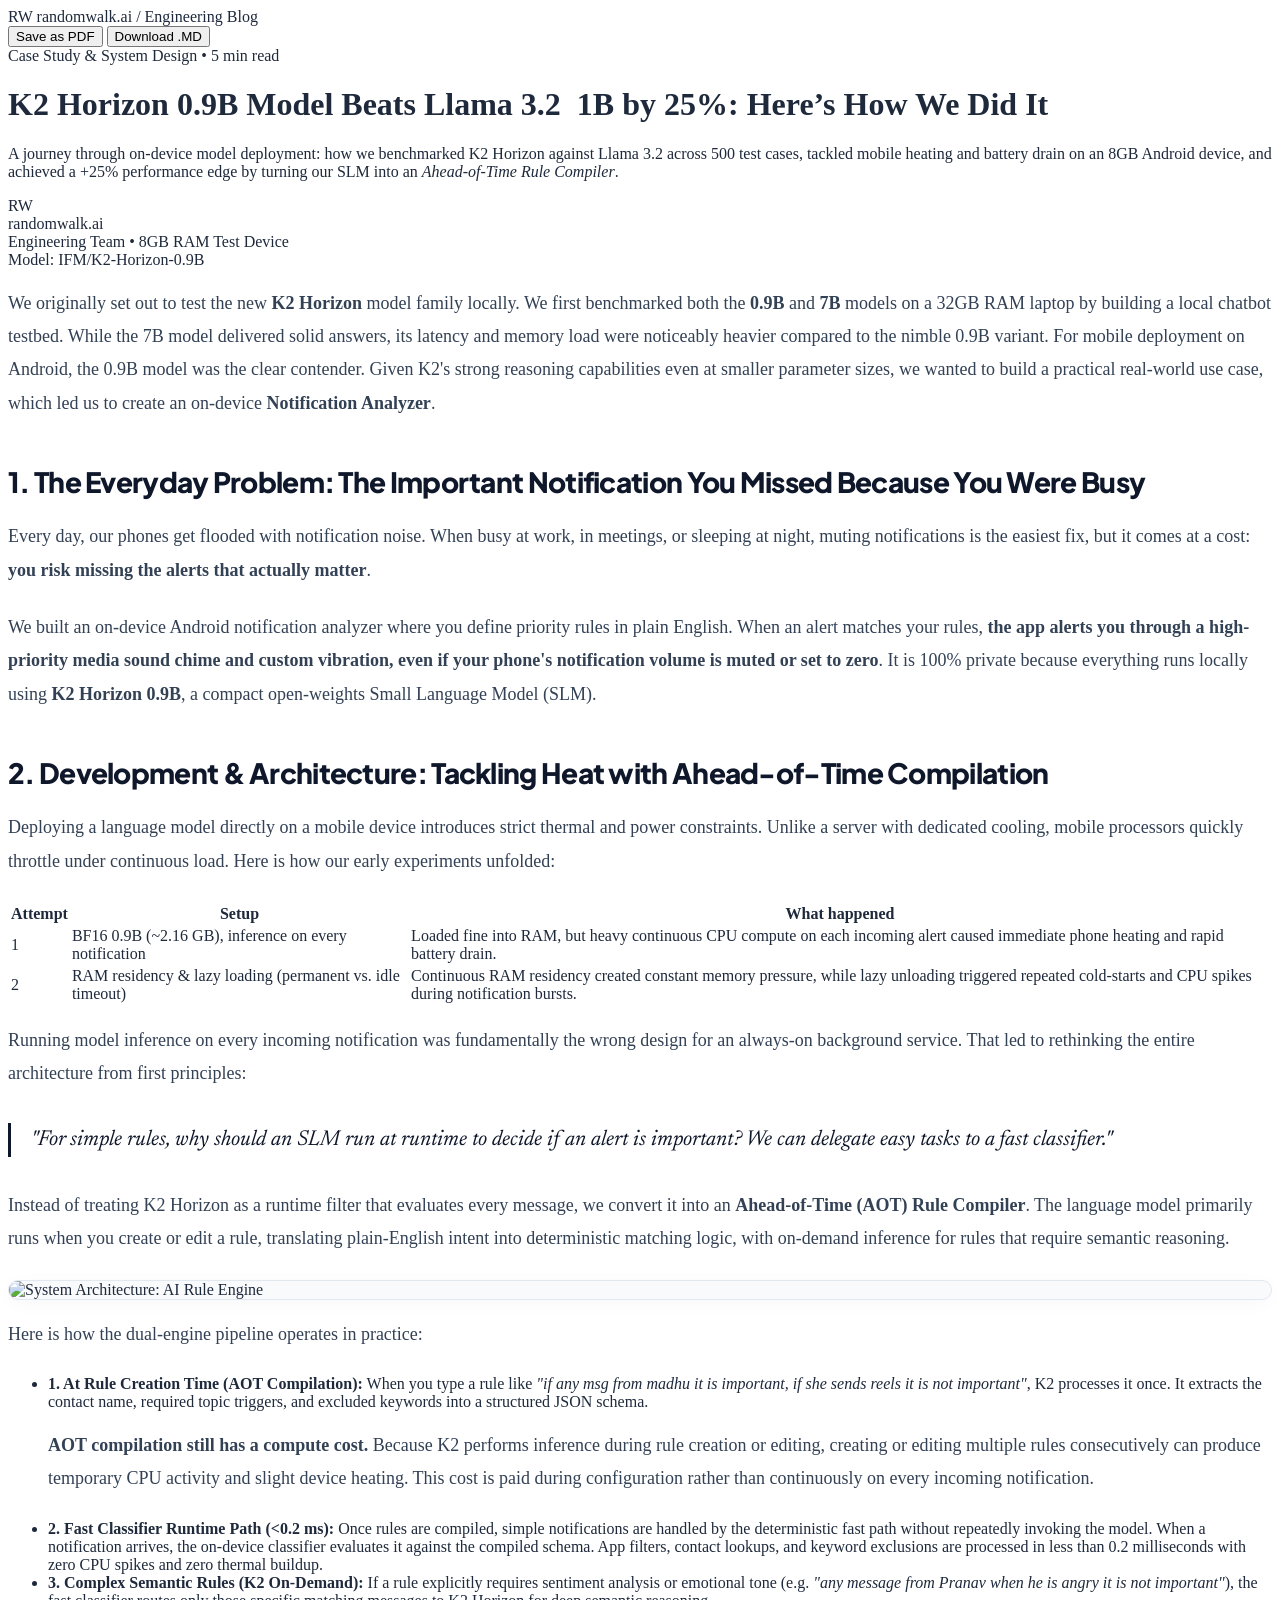
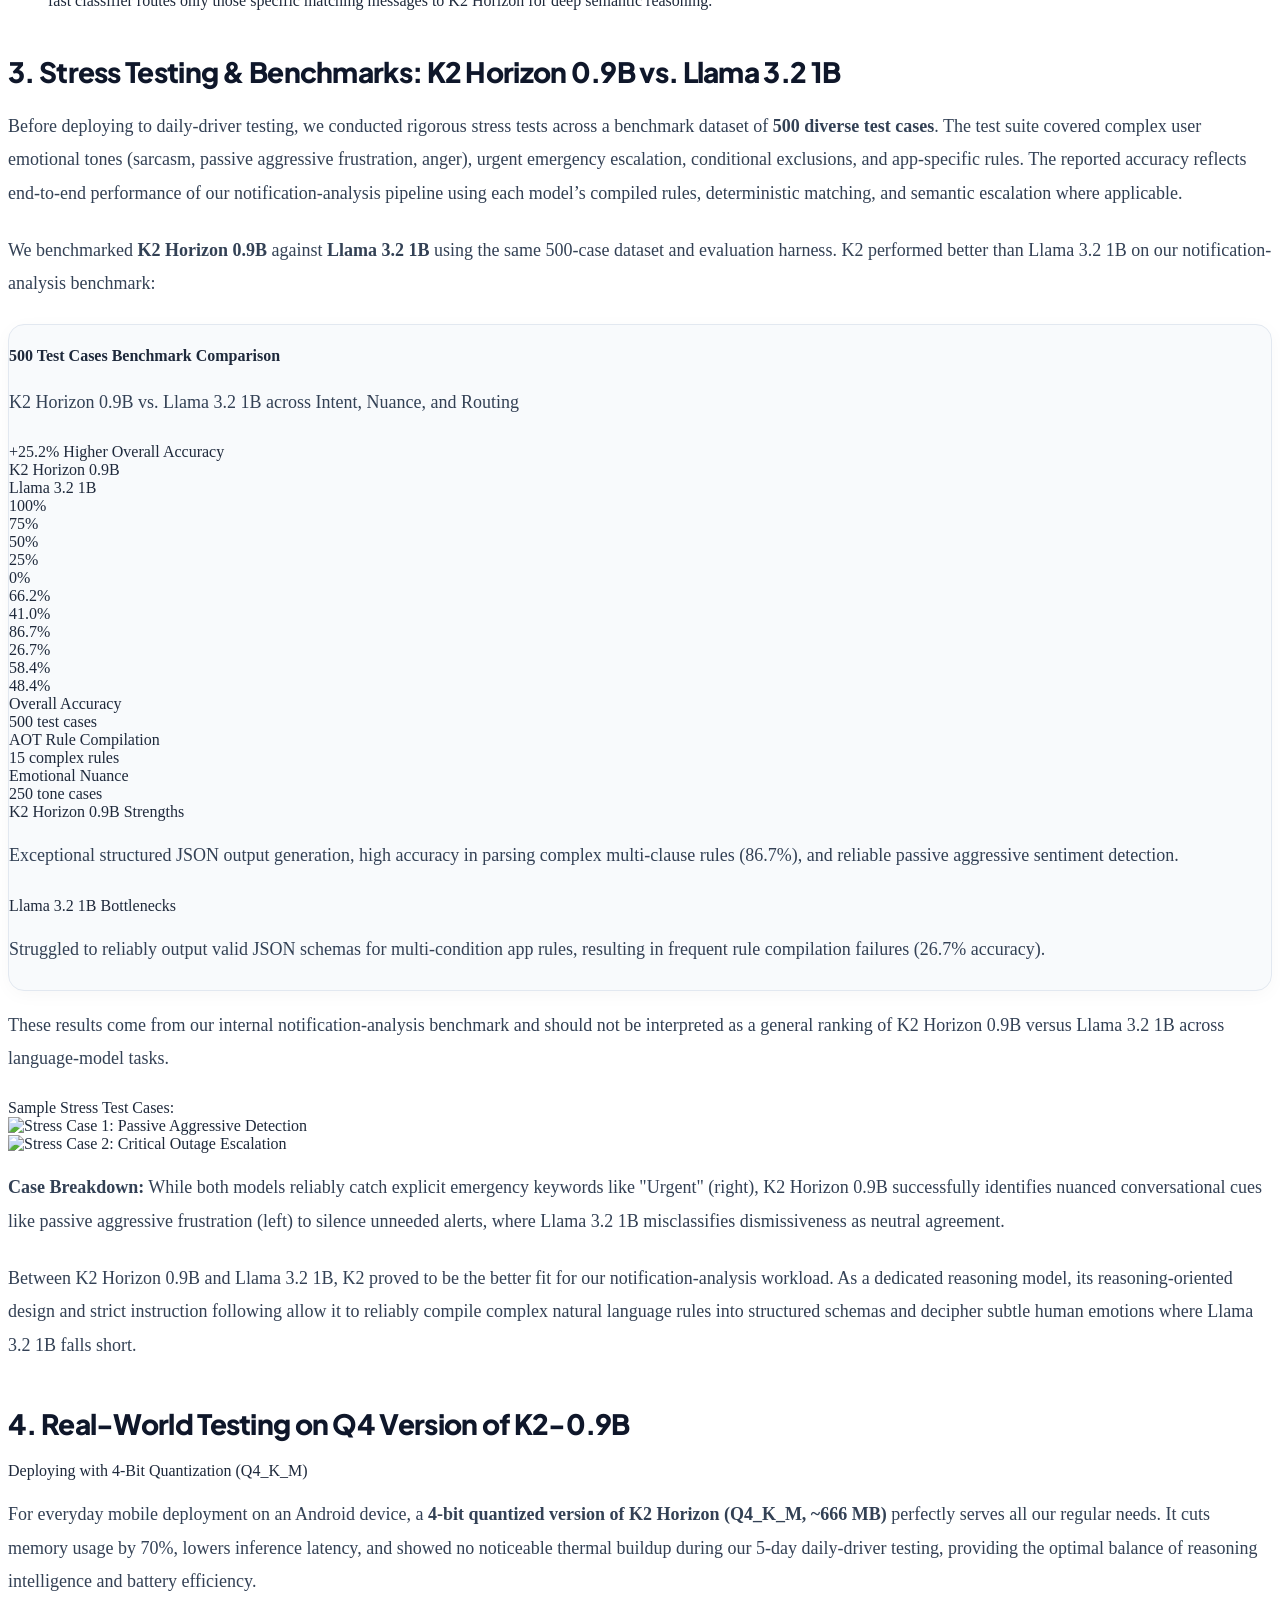
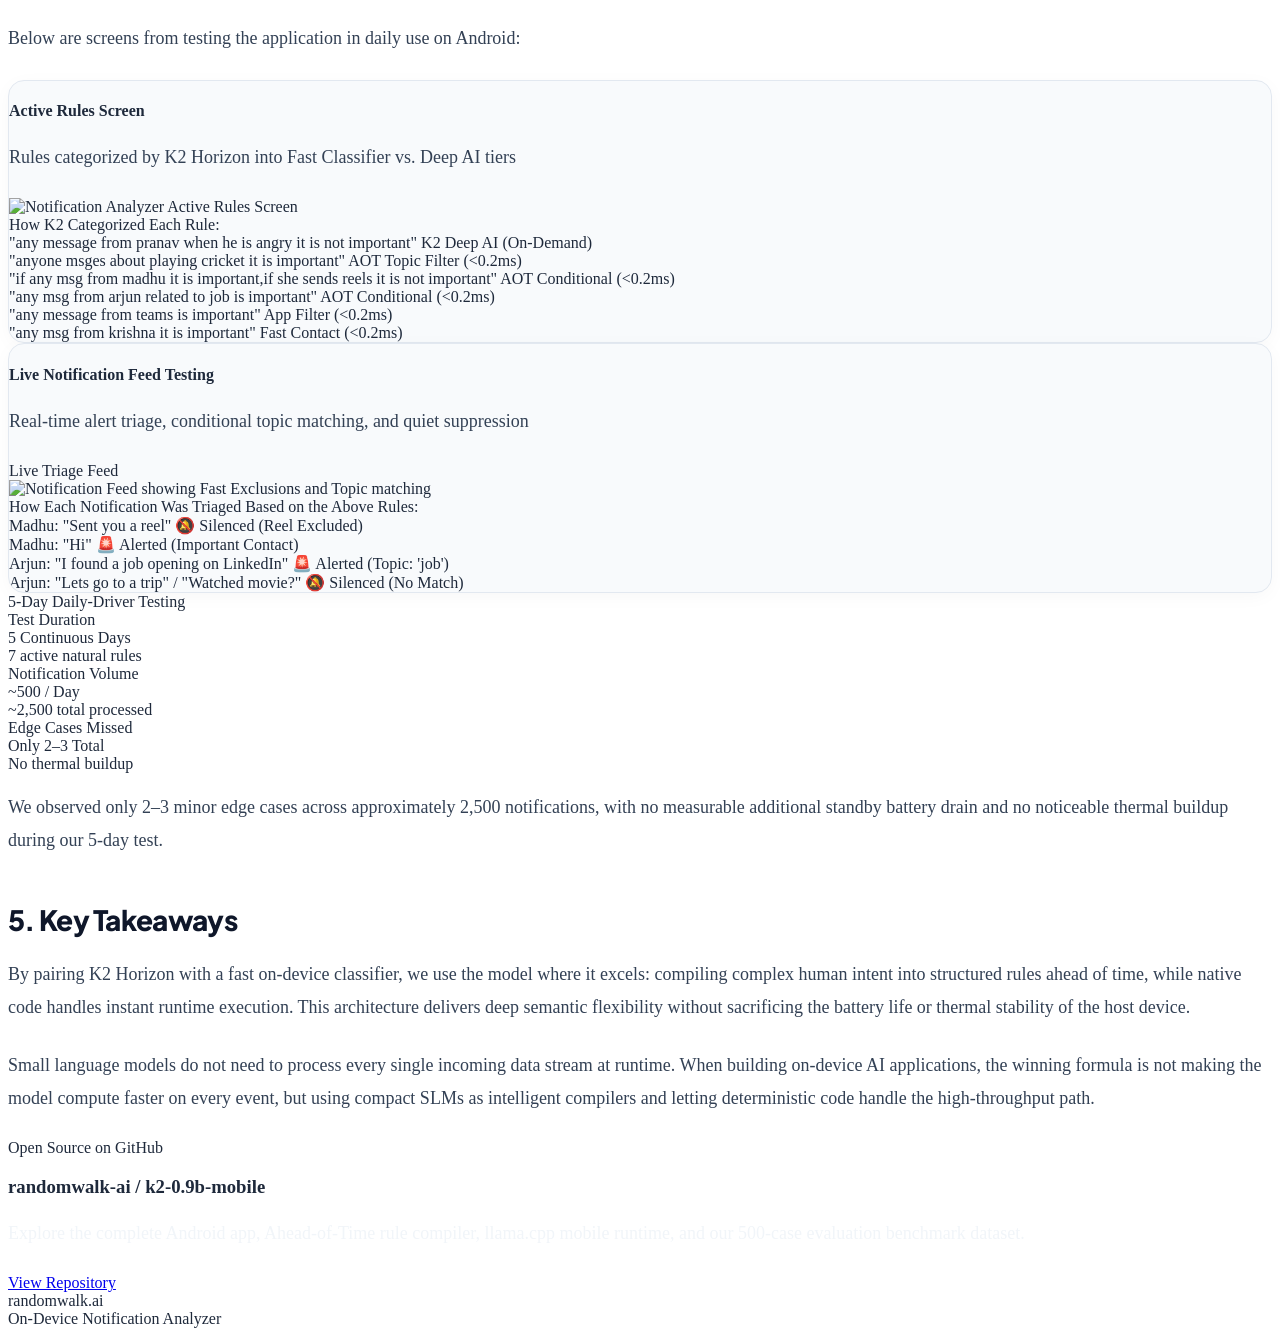
==== commit 1be3d2d3: "docs(blog): ground Q4 mobile deployment thermal statement in 5-day empirical observations" ====
--- a/blog/index.html
+++ b/blog/index.html
@@ -444,7 +444,7 @@
           Deploying with 4-Bit Quantization (Q4_K_M)
         </div>
         <p class="text-xs sm:text-sm text-emerald-950 m-0 leading-relaxed">
-          For everyday mobile deployment on an Android device, a <strong>4-bit quantized version of K2 Horizon (Q4_K_M, ~666 MB)</strong> perfectly serves all our regular needs. It cuts memory usage by 70%, lowers inference latency, and prevents phone heating, providing the optimal balance of reasoning intelligence and battery efficiency.
+          For everyday mobile deployment on an Android device, a <strong>4-bit quantized version of K2 Horizon (Q4_K_M, ~666 MB)</strong> perfectly serves all our regular needs. It cuts memory usage by 70%, lowers inference latency, and showed no noticeable thermal buildup during our 5-day daily-driver testing, providing the optimal balance of reasoning intelligence and battery efficiency.
         </p>
       </div>
 
@@ -692,7 +692,7 @@
 ## 4. Real-World Testing on Q4 Version of K2-0.9B
 
 ### Deploying with 4-Bit Quantization (Q4_K_M):
-For everyday mobile deployment on Android, a **4-bit quantized version of K2 Horizon (Q4_K_M, ~666 MB)** perfectly serves all our regular needs. It cuts memory by 70%, lowers latency, eliminates thermal buildup, and delivers optimal battery efficiency.
+For everyday mobile deployment on Android, a **4-bit quantized version of K2 Horizon (Q4_K_M, ~666 MB)** perfectly serves all our regular needs. It cuts memory by 70%, lowers latency, and showed no noticeable thermal buildup during our 5-day daily-driver testing, providing the optimal balance of reasoning intelligence and battery efficiency.
 
 ### Live Notification Feed Testing:
 - **Madhu: "Sent you a reel"** ➔ **🔕 Silenced (Reel Excluded)**
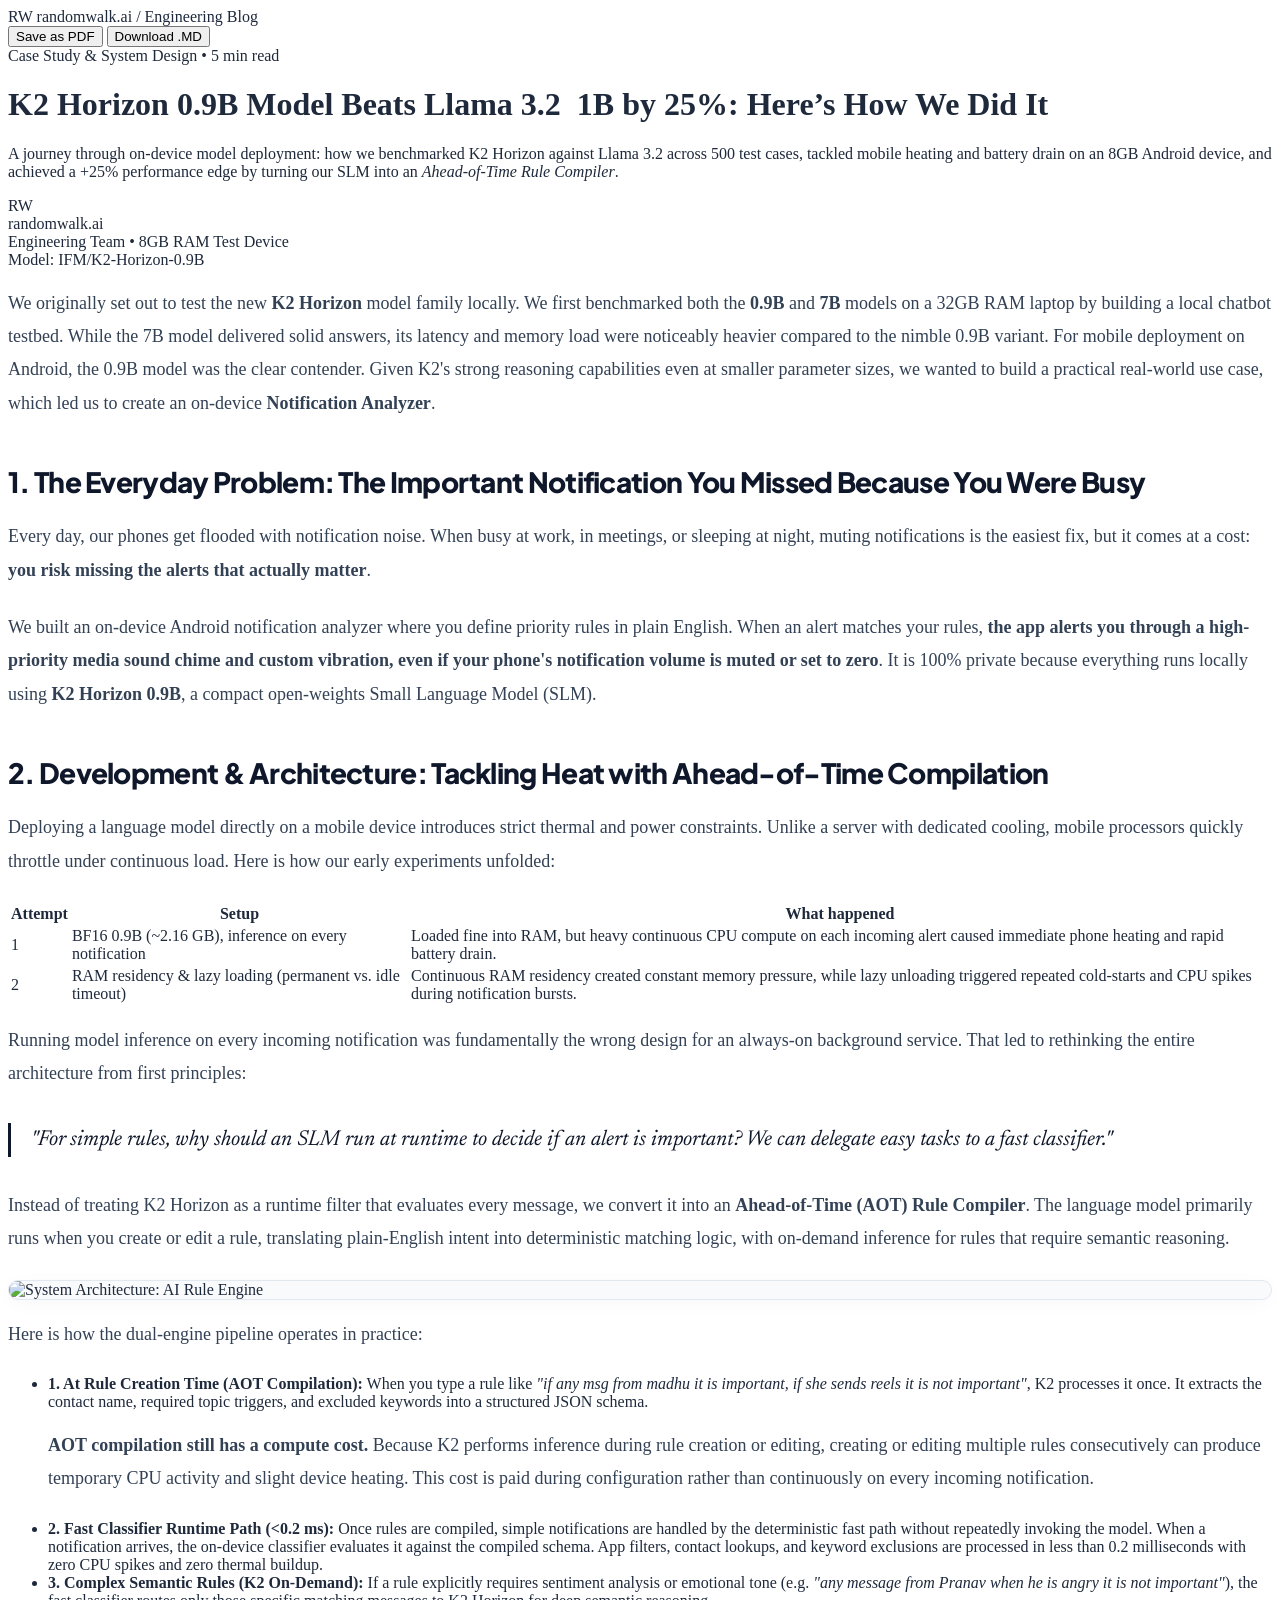
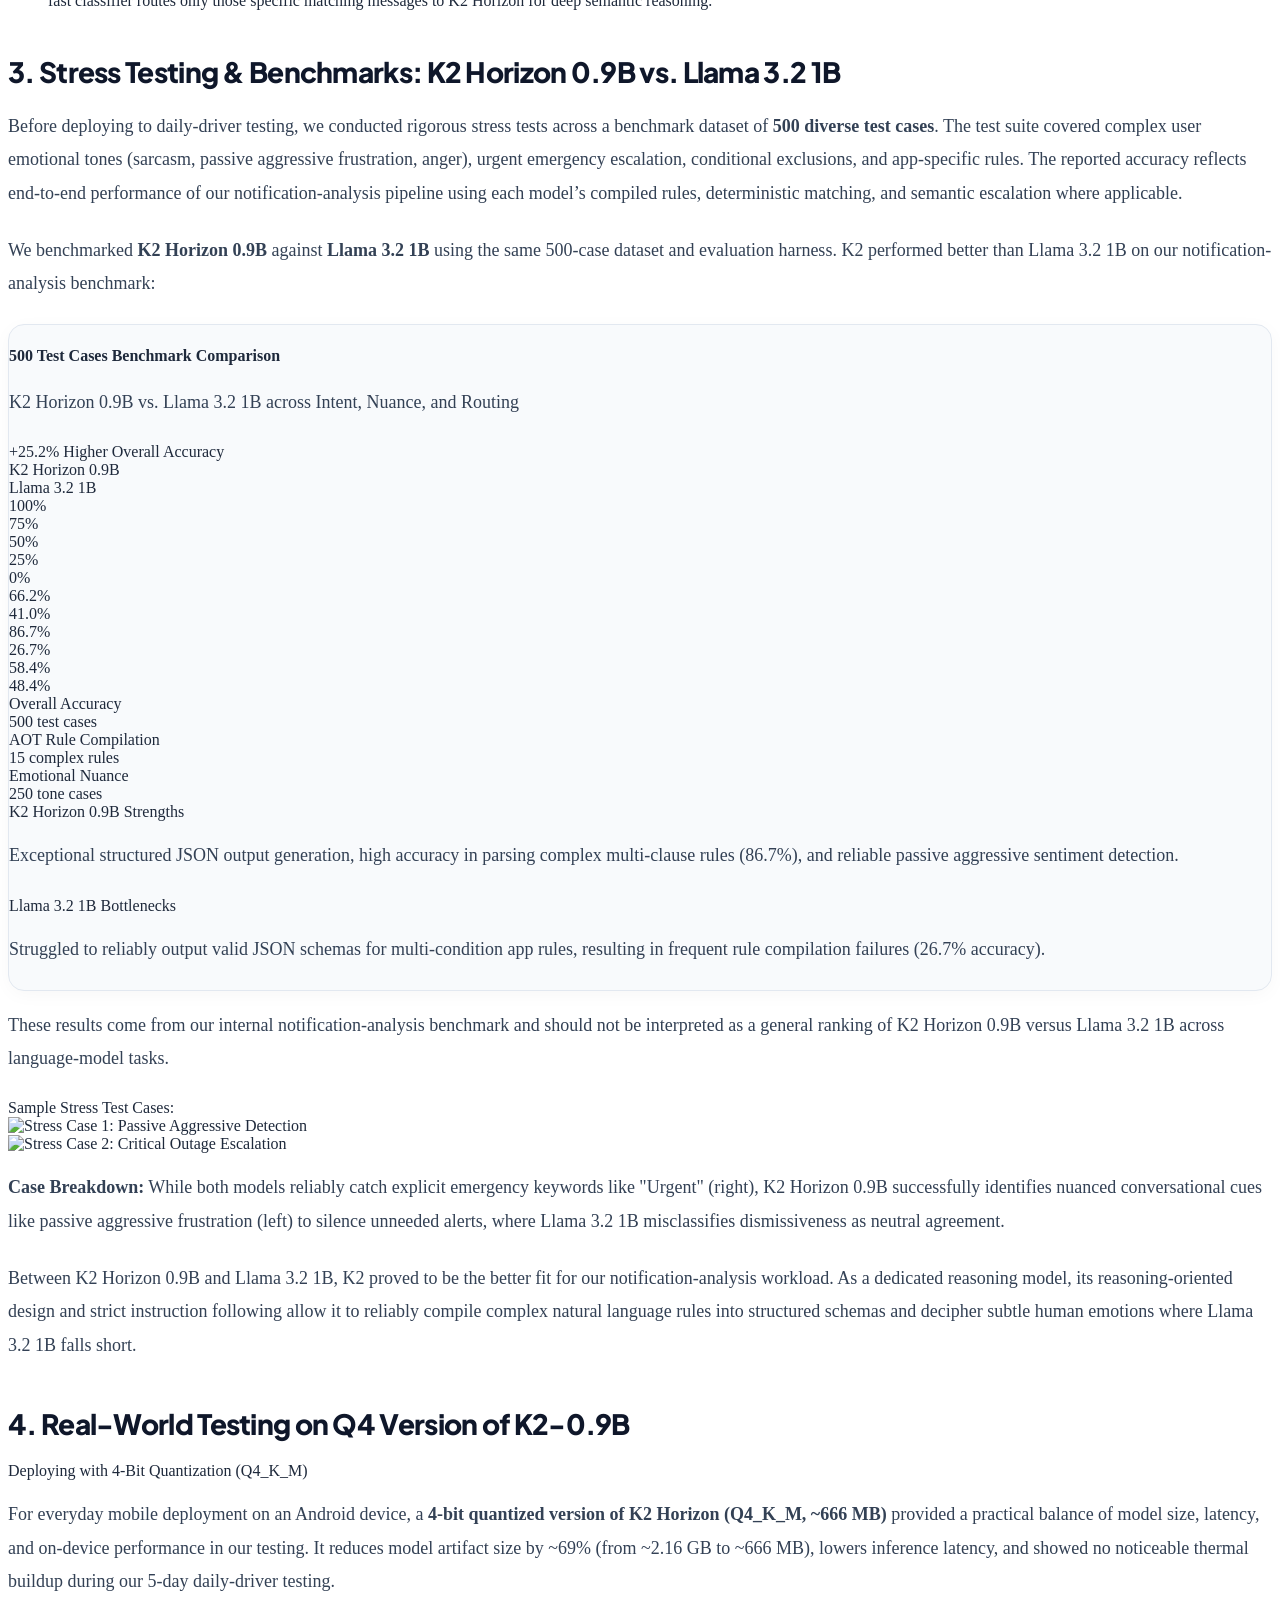
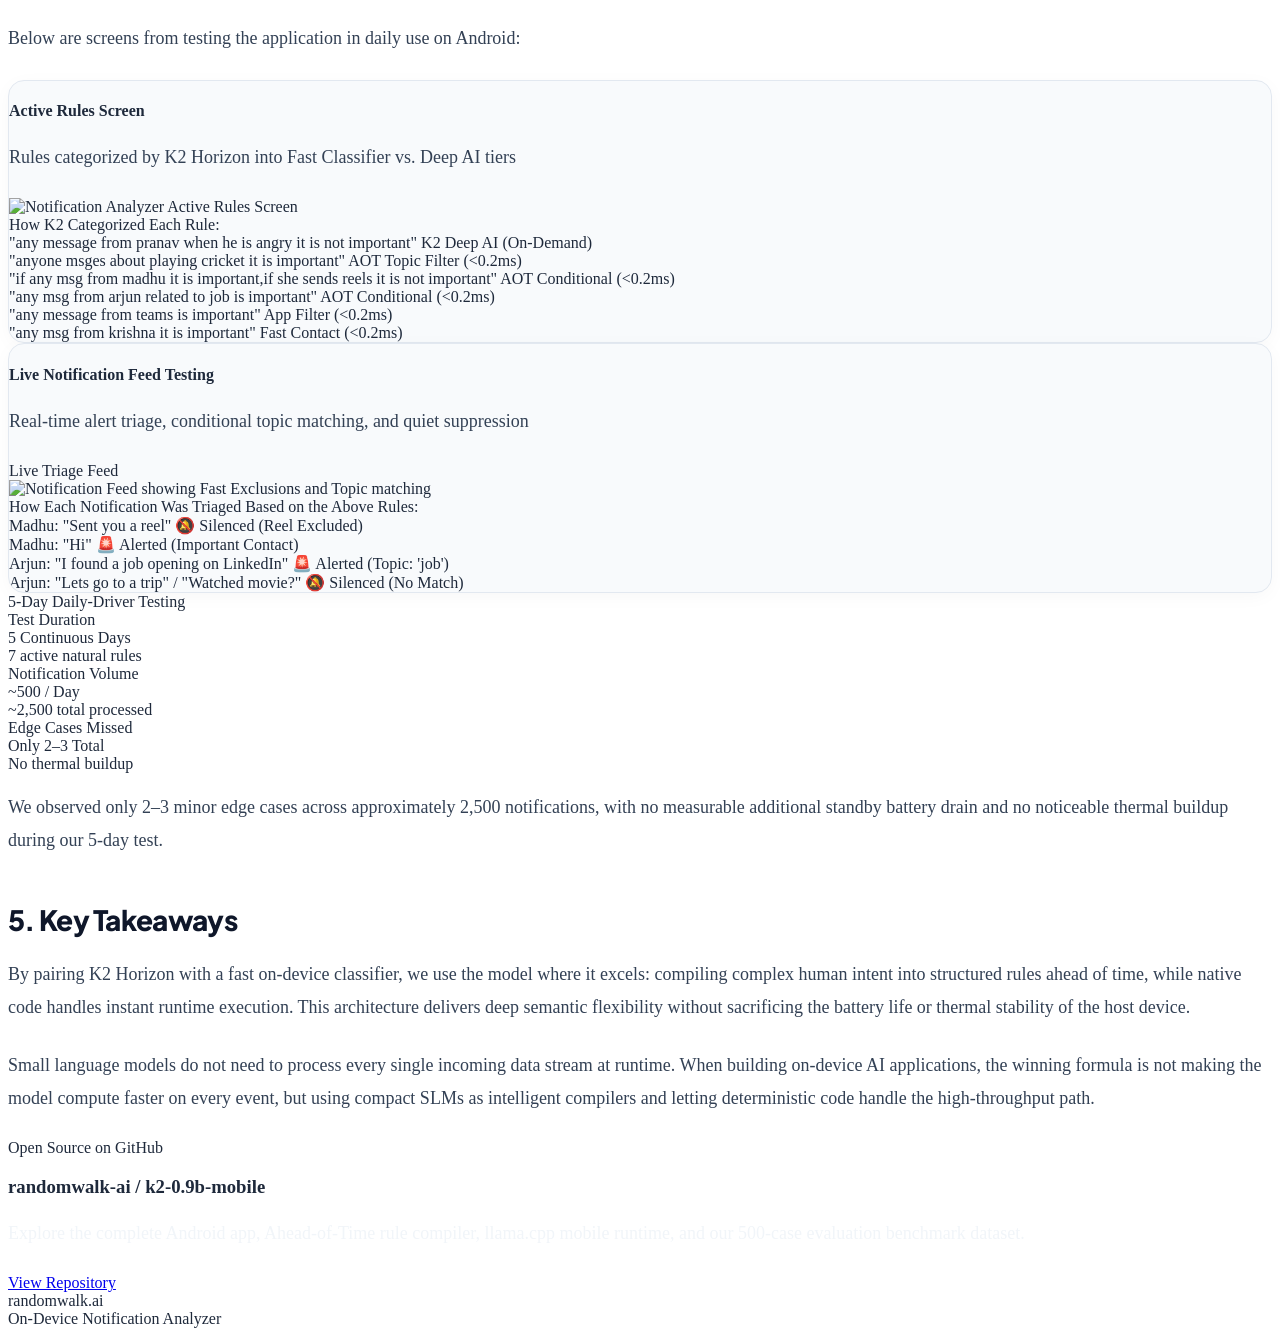
==== commit 3a45097f: "fix(freeze): pin K2 benchmark revision fa7f5de and align artifact size / permission wording" ====
--- a/blog/index.html
+++ b/blog/index.html
@@ -444,7 +444,7 @@
           Deploying with 4-Bit Quantization (Q4_K_M)
         </div>
         <p class="text-xs sm:text-sm text-emerald-950 m-0 leading-relaxed">
-          For everyday mobile deployment on an Android device, a <strong>4-bit quantized version of K2 Horizon (Q4_K_M, ~666 MB)</strong> perfectly serves all our regular needs. It cuts memory usage by 70%, lowers inference latency, and showed no noticeable thermal buildup during our 5-day daily-driver testing, providing the optimal balance of reasoning intelligence and battery efficiency.
+          For everyday mobile deployment on an Android device, a <strong>4-bit quantized version of K2 Horizon (Q4_K_M, ~666 MB)</strong> provided a practical balance of model size, latency, and on-device performance in our testing. It reduces model artifact size by ~69% (from ~2.16 GB to ~666 MB), lowers inference latency, and showed no noticeable thermal buildup during our 5-day daily-driver testing.
         </p>
       </div>
 
@@ -692,7 +692,7 @@
 ## 4. Real-World Testing on Q4 Version of K2-0.9B
 
 ### Deploying with 4-Bit Quantization (Q4_K_M):
-For everyday mobile deployment on Android, a **4-bit quantized version of K2 Horizon (Q4_K_M, ~666 MB)** perfectly serves all our regular needs. It cuts memory by 70%, lowers latency, and showed no noticeable thermal buildup during our 5-day daily-driver testing, providing the optimal balance of reasoning intelligence and battery efficiency.
+For everyday mobile deployment on Android, a **4-bit quantized version of K2 Horizon (Q4_K_M, ~666 MB)** provided a practical balance of model size, latency, and on-device performance in our testing. It reduces model artifact size by ~69% (from ~2.16 GB to ~666 MB), lowers latency, and showed no noticeable thermal buildup during our 5-day daily-driver testing.
 
 ### Live Notification Feed Testing:
 - **Madhu: "Sent you a reel"** ➔ **🔕 Silenced (Reel Excluded)**
